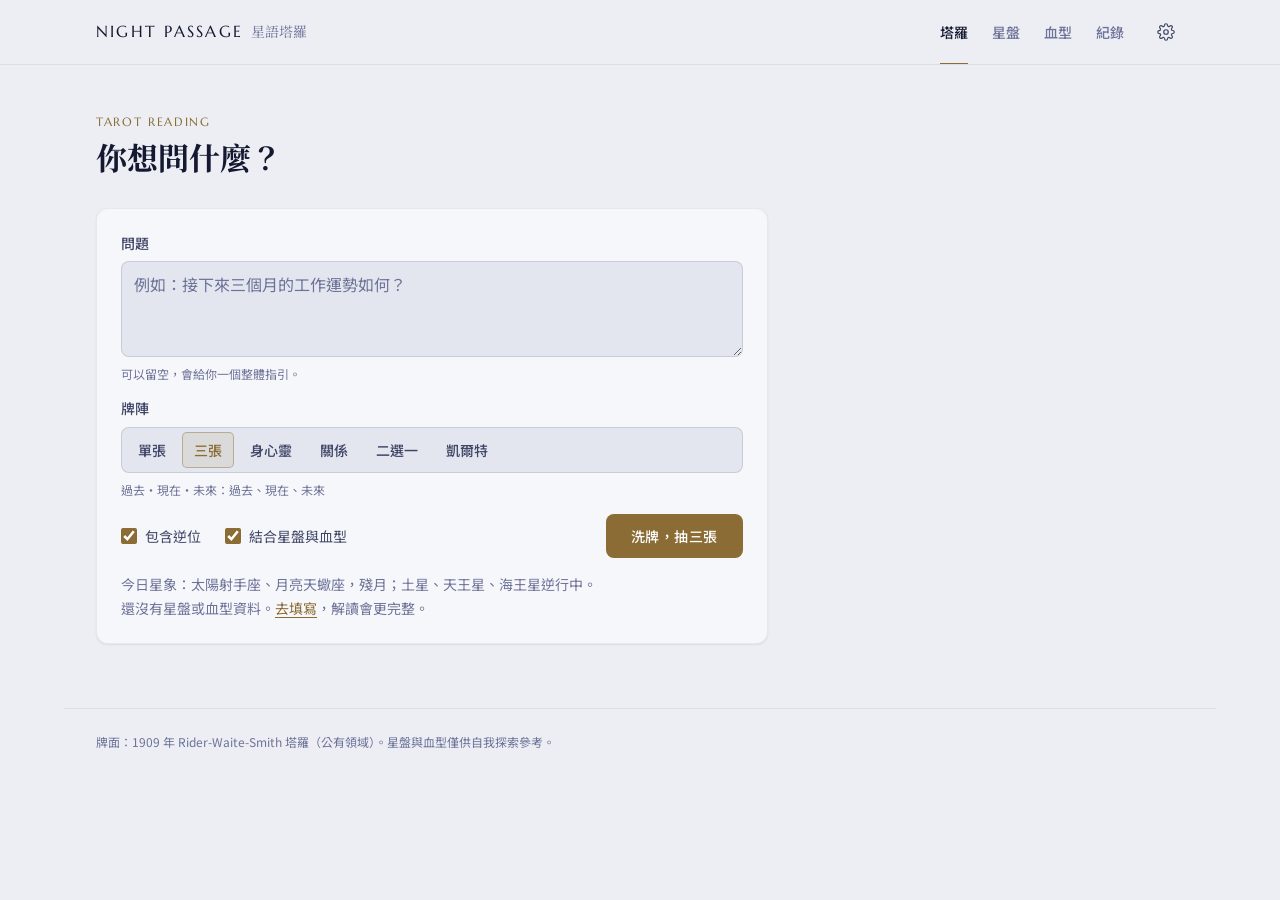
==== index.html @ 6f06273c "Add tarot site: draws, natal chart, blood type, Gemini reading Static front-end site built on the Ni" ====
<!doctype html>
<html lang="zh-Hant">
<head>
  <meta charset="utf-8">
  <meta name="viewport" content="width=device-width, initial-scale=1">
  <title>星語塔羅</title>
  <link rel="preconnect" href="https://fonts.googleapis.com">
  <link rel="preconnect" href="https://fonts.gstatic.com" crossorigin>
  <link rel="stylesheet" href="https://fonts.googleapis.com/css2?family=Marcellus&family=Noto+Serif+TC:wght@500;700&family=Noto+Sans+TC:wght@400;500;700&family=IBM+Plex+Mono:wght@400;500&display=swap">
  <link rel="stylesheet" href="design/tokens.css">
  <link rel="stylesheet" href="design/components.css">
  <link rel="stylesheet" href="css/app.css">
</head>
<body>
  <header class="topbar">
    <div class="container topbar__inner">
      <div class="brand"><b>NIGHT PASSAGE</b><span>星語塔羅</span></div>
      <nav class="tabs topbar__tabs" role="tablist" aria-label="主功能">
        <button class="tabs__tab" role="tab" data-tab="tarot" aria-selected="true">塔羅</button>
        <button class="tabs__tab" role="tab" data-tab="chart" aria-selected="false">星盤</button>
        <button class="tabs__tab" role="tab" data-tab="blood" aria-selected="false">血型</button>
        <button class="tabs__tab" role="tab" data-tab="history" aria-selected="false">紀錄</button>
      </nav>
      <button class="btn btn--ghost btn--icon btn--sm" id="openSettings" aria-label="設定">
        <svg width="18" height="18" viewBox="0 0 24 24" fill="none" stroke="currentColor" stroke-width="1.6" aria-hidden="true"><circle cx="12" cy="12" r="3"/><path d="M19.4 15a1.7 1.7 0 0 0 .3 1.8l.1.1a2 2 0 1 1-2.8 2.8l-.1-.1a1.7 1.7 0 0 0-1.8-.3 1.7 1.7 0 0 0-1 1.5V21a2 2 0 1 1-4 0v-.1a1.7 1.7 0 0 0-1.1-1.5 1.7 1.7 0 0 0-1.8.3l-.1.1a2 2 0 1 1-2.8-2.8l.1-.1a1.7 1.7 0 0 0 .3-1.8 1.7 1.7 0 0 0-1.5-1H3a2 2 0 1 1 0-4h.1a1.7 1.7 0 0 0 1.5-1.1 1.7 1.7 0 0 0-.3-1.8l-.1-.1a2 2 0 1 1 2.8-2.8l.1.1a1.7 1.7 0 0 0 1.8.3H9a1.7 1.7 0 0 0 1-1.5V3a2 2 0 1 1 4 0v.1a1.7 1.7 0 0 0 1 1.5 1.7 1.7 0 0 0 1.8-.3l.1-.1a2 2 0 1 1 2.8 2.8l-.1.1a1.7 1.7 0 0 0-.3 1.8V9a1.7 1.7 0 0 0 1.5 1H21a2 2 0 1 1 0 4h-.1a1.7 1.7 0 0 0-1.5 1z"/></svg>
      </button>
    </div>
  </header>

  <main class="container page">
    <!-- 塔羅 -->
    <section id="view-tarot" class="view is-active" role="tabpanel">
      <div class="page-head">
        <div class="eyebrow">Tarot Reading</div>
        <h1>你想問什麼？</h1>
      </div>

      <div class="panel stack setup">
        <div class="field">
          <label class="field__label" for="question">問題</label>
          <textarea class="textarea" id="question" rows="2" placeholder="例如：接下來三個月的工作運勢如何？"></textarea>
          <span class="field__hint">可以留空，會給你一個整體指引。</span>
        </div>
        <div class="field">
          <span class="field__label" id="spread-l">牌陣</span>
          <div class="segmented segmented--wrap" role="radiogroup" aria-labelledby="spread-l" id="spreadGroup"></div>
          <span class="field__hint" id="spreadHint"></span>
        </div>
        <div class="cluster setup__foot">
          <label class="toggle"><input type="checkbox" id="allowReversed" checked><span>包含逆位</span></label>
          <label class="toggle"><input type="checkbox" id="useProfile" checked><span>結合星盤與血型</span></label>
          <span class="setup__spacer"></span>
          <button class="btn btn--primary" id="shuffleBtn">洗牌</button>
        </div>
        <div class="setup__meta">
          <p id="todayHint" class="text-muted setup__hint"></p>
          <p id="profileHint" class="text-muted setup__hint"></p>
        </div>
      </div>

      <section id="drawArea" class="draw" hidden>
        <div class="section-head">
          <div><div class="eyebrow" id="spreadEyebrow">Spread</div><h2 id="spreadTitle"></h2></div>
          <p class="text-secondary" id="drawInstruction"></p>
        </div>
        <div class="spread" id="slots"></div>
        <div class="cluster draw__actions">
          <button class="btn btn--secondary" id="revealAll" disabled>依序翻牌</button>
        </div>
        <div class="deck" id="deck" aria-label="牌堆"></div>
      </section>

      <section id="resultArea" class="result" hidden>
        <div class="divider"><span>✦</span></div>

        <div class="panel">
          <div class="panel__header"><div><div class="eyebrow">Cards</div><h2>牌義</h2></div></div>
          <ol class="meaning-list" id="meanings"></ol>
        </div>

        <article class="reading" id="reading">
          <header class="reading__header">
            <div class="eyebrow">Reading</div>
            <h2>綜合解讀</h2>
            <div class="reading__sources" id="readingSources"></div>
          </header>
          <div class="reading__body prose" id="readingBody"></div>
          <div class="reading__thread" id="readingThread"></div>
          <form class="reading__ask" id="followForm" hidden>
            <input class="input" id="followInput" placeholder="想追問什麼？例如：那我該怎麼做比較好？" autocomplete="off">
            <button class="btn btn--secondary" type="submit">追問</button>
          </form>
          <footer class="reading__footer">
            <span class="mono" id="readingMeta"></span>
            <div class="cluster">
              <button class="btn btn--ghost btn--sm" type="button" id="copyBtn">複製</button>
              <button class="btn btn--primary btn--sm" id="aiBtn">開始 AI 解讀</button>
            </div>
          </footer>
        </article>
      </section>
    </section>

    <!-- 星盤 -->
    <section id="view-chart" class="view" role="tabpanel">
      <div class="page-head">
        <div class="eyebrow">Natal Chart</div>
        <h1>出生星盤</h1>
      </div>
      <div class="chart-layout">
        <form id="birthForm" class="panel stack birth-form">
          <div class="field">
            <label class="field__label" for="pName">稱呼</label>
            <input class="input" id="pName" placeholder="選填">
          </div>
          <div class="form-row">
            <div class="field">
              <label class="field__label" for="pDate">出生日期</label>
              <input class="input" type="date" id="pDate" required>
            </div>
            <div class="field">
              <label class="field__label" for="pTime">出生時間</label>
              <input class="input" type="time" id="pTime">
              <span class="field__hint">不確定可留空，會少了上升與宮位</span>
            </div>
          </div>
          <div class="field" id="placeField">
            <label class="field__label" for="pPlace">出生地點</label>
            <div class="input-group">
              <input class="input" id="pPlace" placeholder="例如：台北、高雄、Tokyo">
              <button class="btn btn--secondary" type="button" id="placeSearch">查詢</button>
            </div>
            <div class="cluster" id="placeResults"></div>
            <span class="field__error" id="placeError" hidden></span>
          </div>
          <details class="disclosure" id="coordBox">
            <summary>經緯度與時區</summary>
            <div class="form-row form-row--3">
              <div class="field"><label class="field__label" for="pLat">緯度</label><input class="input mono" id="pLat" type="number" step="0.0001" placeholder="25.0330"></div>
              <div class="field"><label class="field__label" for="pLon">經度</label><input class="input mono" id="pLon" type="number" step="0.0001" placeholder="121.5654"></div>
              <div class="field"><label class="field__label" for="pTz">時區</label><input class="input mono" id="pTz" placeholder="Asia/Taipei"></div>
            </div>
          </details>
          <div class="cluster">
            <button class="btn btn--primary" type="submit">計算星盤</button>
            <span class="field__hint">資料只存在這個瀏覽器裡。</span>
          </div>
        </form>

        <div class="stack chart-result" id="chartResult">
          <div class="panel empty-state" id="chartEmpty">
            <p class="text-secondary">填好出生資料後，這裡會畫出你的星盤。</p>
          </div>
          <div id="chartArea" class="stack" hidden>
            <div class="panel">
              <figure class="chart">
                <div id="chartWheel"></div>
                <figcaption class="text-muted" id="chartCaption"></figcaption>
              </figure>
            </div>
            <div class="big3" id="chartBig3"></div>
            <div class="panel">
              <div class="panel__header"><div><div class="eyebrow">Placements</div><h3>行星位置</h3></div></div>
              <div class="table-scroll"><table class="data-table" id="planetTable"></table></div>
            </div>
            <div class="panel">
              <div class="panel__header"><div><div class="eyebrow">Elements</div><h3>元素比例</h3></div></div>
              <div class="element-bar" id="elementBar"></div>
              <div class="cluster element-legend" id="elementLegend"></div>
            </div>
            <div class="panel">
              <div class="panel__header"><div><div class="eyebrow">Aspects</div><h3>主要相位</h3></div></div>
              <ul class="aspect-list" id="aspectList"></ul>
            </div>
          </div>
        </div>
      </div>
    </section>

    <!-- 血型 -->
    <section id="view-blood" class="view" role="tabpanel">
      <div class="page-head">
        <div class="eyebrow">Blood Type</div>
        <h1>血型性格</h1>
      </div>
      <div class="narrow stack">
        <div class="panel stack">
          <div class="field">
            <span class="field__label" id="blood-l">你的血型</span>
            <div class="segmented" role="radiogroup" aria-labelledby="blood-l" id="bloodGroup">
              <input type="radio" name="blood" id="b-A" value="A"><label for="b-A">A</label>
              <input type="radio" name="blood" id="b-B" value="B"><label for="b-B">B</label>
              <input type="radio" name="blood" id="b-O" value="O"><label for="b-O">O</label>
              <input type="radio" name="blood" id="b-AB" value="AB"><label for="b-AB">AB</label>
            </div>
            <span class="field__hint">選了之後會自動儲存，抽牌時一起參考。血型性格屬於流行文化，沒有科學根據。</span>
          </div>
        </div>
        <article class="reading" id="bloodReading" hidden>
          <header class="reading__header">
            <div class="eyebrow">Profile</div>
            <h2 id="bloodTitle"></h2>
          </header>
          <div class="reading__body prose" id="bloodBody"></div>
        </article>
      </div>
    </section>

    <!-- 紀錄 -->
    <section id="view-history" class="view" role="tabpanel">
      <div class="page-head page-head--row">
        <div><div class="eyebrow">Journal</div><h1>抽牌紀錄</h1></div>
        <button class="btn btn--ghost btn--sm" id="clearHistory">清除全部</button>
      </div>
      <div class="stack" id="historyList"></div>
    </section>
  </main>

  <footer class="container site-foot text-muted">
    牌面：1909 年 Rider-Waite-Smith 塔羅（公有領域）。星盤與血型僅供自我探索參考。
  </footer>

  <!-- 單張牌詳情 -->
  <dialog class="modal modal--wide panel panel--overlay" id="cardDialog" aria-labelledby="cdTitle">
    <div class="card-detail">
      <div id="cdCard"></div>
      <div class="stack">
        <div><div class="eyebrow" id="cdEyebrow"></div><h2 id="cdTitle"></h2></div>
        <div class="cluster" id="cdChips"></div>
        <div class="prose">
          <p><strong>正位</strong>　<span id="cdUp"></span></p>
          <p><strong>逆位</strong>　<span id="cdRev"></span></p>
        </div>
      </div>
    </div>
    <form method="dialog" class="modal__foot"><button class="btn btn--ghost">關閉</button></form>
  </dialog>

  <!-- 設定 -->
  <dialog class="modal panel panel--overlay" id="settingsDialog" aria-labelledby="settingsTitle">
    <form method="dialog" class="stack">
      <div><div class="eyebrow">Settings</div><h2 id="settingsTitle">AI 解讀設定</h2></div>
      <div class="field">
        <label class="field__label" for="sKey">Gemini API Key</label>
        <input class="input mono" id="sKey" type="password" autocomplete="off" placeholder="貼上你的 API Key">
        <span class="field__hint">只存在這台電腦的瀏覽器，直接傳給 Google。可在 Google AI Studio 免費申請。在 claude.ai 線上版可以不填，會改用 Claude 解讀。</span>
      </div>
      <div class="field">
        <label class="field__label" for="sModel">模型</label>
        <div class="input-group">
          <select class="select" id="sModel"></select>
          <button class="btn btn--secondary" type="button" id="sLoadModels">載入清單</button>
        </div>
        <span class="field__hint">模型忙碌時會自動改用備用模型。</span>
      </div>
      <div class="notice" id="sStatus" hidden></div>
      <div class="cluster modal__actions">
        <button class="btn btn--ghost" type="button" id="sTest">測試連線</button>
        <span class="setup__spacer"></span>
        <button class="btn btn--ghost" value="cancel" formnovalidate>取消</button>
        <button class="btn btn--primary" value="save" id="sSave">儲存</button>
      </div>
    </form>
  </dialog>

  <div class="toast" id="toast" role="status" hidden></div>

  <script src="vendor/astronomy.browser.min.js"></script>
  <script src="js/cards.js"></script>
  <script src="js/astro.js"></script>
  <script src="js/blood.js"></script>
  <script>window.TAROT_CONFIG = window.TAROT_CONFIG || {};</script>
  <script src="config.local.js" onerror="void 0"></script>
  <script src="js/gemini.js"></script>
  <script src="js/app.js"></script>
</body>
</html>
---- design/tokens.css ----
/* ==========================================================================
   塔羅網站設計系統 · Design Tokens  v1.1
   名稱：「夜航 Night Passage」
   理念：深靛夜空為底，黃銅金為唯一強調色，月石白為文字。
         層次靠「表面明度 + 細邊框 + 陰影」三者一起遞進，不靠花俏裝飾。
   預設深色；淺色主題用 [data-theme="light"] 或系統偏好切換。
   所有元件只能引用這裡的變數，不得寫死色碼。
   ========================================================================== */

:root {
  color-scheme: dark;

  /* ---------- 1. 色彩 · 基礎色盤（原始值，元件不要直接用） ---------- */
  --ink-950: #080a14;
  --ink-900: #0d1020;
  --ink-850: #121630;
  --ink-800: #181d3b;
  --ink-700: #222848;
  --ink-600: #2f3659;
  --ink-500: #4a5178;
  --ink-400: #6d7398;
  --ink-300: #9a9fbd;
  --ink-200: #c4c7da;
  --ink-100: #e4e5ee;
  --moon-50:  #f1eee6;

  --brass-700: #6e5527;
  --brass-600: #8a6c34;
  --brass-500: #b08d4a;
  --brass-400: #cfac68;
  --brass-300: #e3c78f;

  /* ---------- 2. 色彩 · 語意 token（元件用這組） ---------- */
  /* 表面層次 L0 → L3：越上層越亮 */
  --color-bg:            var(--ink-950);   /* L0 頁面底 */
  --color-surface:       var(--ink-900);   /* L1 區塊、卡片 */
  --color-surface-raised:var(--ink-850);   /* L2 浮起面板、解讀面板 */
  --color-surface-overlay:var(--ink-800);  /* L3 彈窗、選單 */
  --color-surface-sunken:#05060d;          /* 輸入框內凹 */
  --color-scrim: rgb(4 5 12 / 0.72);       /* 彈窗遮罩 */

  --color-border-subtle: rgb(196 199 218 / 0.08);
  --color-border:        rgb(196 199 218 / 0.14);
  --color-border-strong: rgb(196 199 218 / 0.26);

  --color-text:          var(--moon-50);   /* 主要文字 */
  --color-text-secondary:var(--ink-200);   /* 次要文字 */
  --color-text-muted:    var(--ink-400);   /* 註解、placeholder */
  --color-text-on-accent:var(--ink-950);   /* 金色按鈕上的字 */

  --color-accent:        var(--brass-400); /* 唯一強調色：黃銅金 */
  --color-accent-hover:  var(--brass-300);
  --color-accent-press:  var(--brass-500);
  --color-accent-soft:   rgb(207 172 104 / 0.12); /* 金色淡底 */
  --color-accent-line:   rgb(207 172 104 / 0.38); /* 金色細線、牌框 */

  --color-focus:         var(--brass-300);

  /* 狀態色（只用於狀態，不當裝飾） */
  --color-success: #8cc4a2;
  --color-warning: #e2b06a;
  --color-danger:  #e58a80;
  --color-info:    #94afd6;

  /* 四元素（星盤、牌組花色共用） */
  --color-fire:  #e08a6b;  /* 火 · 權杖 · 牡羊 獅子 射手 */
  --color-earth: #a9b98a;  /* 土 · 錢幣 · 金牛 處女 摩羯 */
  --color-air:   #b6c3e0;  /* 風 · 寶劍 · 雙子 天秤 水瓶 */
  --color-water: #7fa5cf;  /* 水 · 聖杯 · 巨蟹 天蠍 雙魚 */

  /* 星盤相位線 */
  --color-aspect-harmonious: rgb(127 165 207 / 0.7); /* 三分、六分 */
  --color-aspect-tense:      rgb(229 138 128 / 0.7); /* 四分、對分 */
  --color-aspect-neutral:    rgb(207 172 104 / 0.7); /* 合相 */

  /* ---------- 3. 字體 ---------- */
  --font-display: "Marcellus", "Noto Serif TC", "Songti TC", serif;      /* 拉丁標題、牌名 THE STAR */
  --font-serif:   "Noto Serif TC", "Songti TC", "PMingLiU", serif;       /* 中文標題、解讀引言 */
  --font-sans:    "Noto Sans TC", "PingFang TC", "Microsoft JhengHei", system-ui, sans-serif; /* 內文、介面 */
  --font-mono:    "IBM Plex Mono", ui-monospace, "SFMono-Regular", monospace; /* 度數、日期、數據 */
  /* Google Fonts 一行載入：
     https://fonts.googleapis.com/css2?family=Marcellus&family=Noto+Serif+TC:wght@500;700&family=Noto+Sans+TC:wght@400;500;700&family=IBM+Plex+Mono:wght@400;500&display=swap */

  /* 字級（1.25 比例，基準 16px） */
  --text-2xs: 0.6875rem; /* 11 角標、星座度數小字 */
  --text-xs:  0.75rem;   /* 12 標籤 */
  --text-sm:  0.875rem;  /* 14 說明、次要 */
  --text-md:  1rem;      /* 16 內文 */
  --text-lg:  1.25rem;   /* 20 小標 */
  --text-xl:  1.5625rem; /* 25 區塊標題 */
  --text-2xl: 1.9375rem; /* 31 頁面標題 */
  --text-3xl: 2.4375rem; /* 39 首頁主標 */
  --text-4xl: 3.0625rem; /* 49 只用一次：首頁 hero */

  --weight-regular: 400;
  --weight-medium:  500;
  --weight-bold:    700;

  --leading-tight: 1.2;   /* 標題 */
  --leading-snug:  1.45;  /* 介面 */
  --leading-body:  1.75;  /* 中文內文、解讀 */

  --tracking-caps: 0.14em; /* 大寫拉丁、eyebrow */
  --tracking-wide: 0.04em;

  --measure: 34em;  /* 解讀內文最大寬（中文約 34 字） */

  /* ---------- 4. 間距（4px 基準） ---------- */
  --space-0: 0;
  --space-1: 0.25rem;  /* 4  */
  --space-2: 0.5rem;   /* 8  */
  --space-3: 0.75rem;  /* 12 */
  --space-4: 1rem;     /* 16 */
  --space-5: 1.5rem;   /* 24 */
  --space-6: 2rem;     /* 32 */
  --space-7: 3rem;     /* 48 */
  --space-8: 4rem;     /* 64 */
  --space-9: 6rem;     /* 96 */

  --gutter: clamp(1rem, 4vw, 2rem);  /* 頁面左右留白，手機最少 16px */
  --container: 72rem;                /* 內容最大寬 1152 */
  --container-narrow: 42rem;         /* 閱讀頁 */

  /* ---------- 5. 圓角 ---------- */
  --radius-xs: 4px;    /* 標籤、chip 內小件 */
  --radius-sm: 8px;    /* 按鈕、輸入框 */
  --radius-md: 12px;   /* 卡片、面板 */
  --radius-lg: 20px;   /* 彈窗 */
  --radius-card: 10px; /* 塔羅牌 */
  --radius-pill: 999px;

  /* ---------- 6. 層次（陰影 + 邊框，一級一級往上） ---------- */
  --shadow-0: none;
  --shadow-1: 0 1px 0 rgb(255 255 255 / 0.03) inset, 0 1px 2px rgb(0 0 0 / 0.4);
  --shadow-2: 0 1px 0 rgb(255 255 255 / 0.04) inset, 0 8px 24px -8px rgb(0 0 0 / 0.6);
  --shadow-3: 0 1px 0 rgb(255 255 255 / 0.05) inset, 0 24px 48px -12px rgb(0 0 0 / 0.7);
  --shadow-card: 0 2px 4px rgb(0 0 0 / 0.4), 0 18px 36px -14px rgb(0 0 0 / 0.75);
  --glow-accent: 0 0 0 1px var(--color-accent-line), 0 0 28px -6px rgb(207 172 104 / 0.45); /* 選中的牌 */

  /* ---------- 7. 動態 ---------- */
  --dur-instant: 80ms;   /* 按壓 */
  --dur-fast:    140ms;  /* hover、顏色 */
  --dur-base:    220ms;  /* 展開、淡入 */
  --dur-slow:    420ms;  /* 面板進場 */
  --dur-flip:    720ms;  /* 翻牌 */
  --dur-shuffle: 1200ms; /* 洗牌 */
  --stagger:     90ms;   /* 牌陣逐張出現的間隔 */

  --ease-out:    cubic-bezier(0.2, 0.7, 0.2, 1);   /* 進場 */
  --ease-in:     cubic-bezier(0.5, 0, 0.75, 0);    /* 離場 */
  --ease-in-out: cubic-bezier(0.6, 0, 0.3, 1);     /* 翻牌 */

  /* ---------- 8. 塔羅牌尺寸（真實比例 70 × 120 mm = 7:12） ---------- */
  --card-ratio: 7 / 12;
  --card-w-sm: 4.5rem;   /* 牌堆、縮圖 72px */
  --card-w-md: 8.5rem;   /* 牌陣 136px */
  --card-w-lg: 13rem;    /* 單張詳解 208px */

  /* ---------- 9. 層級 z-index ---------- */
  --z-base: 0;
  --z-raised: 10;
  --z-sticky: 100;
  --z-overlay: 1000;
  --z-toast: 1100;
}

/* ---------- 淺色主題「晨霧 Dawn」：同結構，只換語意 token ---------- */
@media (prefers-color-scheme: light) {
  :root:not([data-theme="dark"]) {
    color-scheme: light;
    --color-bg: #eceef4;
    --color-surface: #f6f7fa;
    --color-surface-raised: #ffffff;
    --color-surface-overlay: #ffffff;
    --color-surface-sunken: #e3e6ee;
    --color-scrim: rgb(18 22 48 / 0.4);
    --color-border-subtle: rgb(24 29 59 / 0.07);
    --color-border: rgb(24 29 59 / 0.13);
    --color-border-strong: rgb(24 29 59 / 0.24);
    --color-text: #141830;
    --color-text-secondary: #3e4566;
    --color-text-muted: #6d7398;
    --color-text-on-accent: #ffffff;
    --color-accent: #8a6c34;
    --color-accent-hover: #6e5527;
    --color-accent-press: #5a4520;
    --color-accent-soft: rgb(138 108 52 / 0.1);
    --color-accent-line: rgb(138 108 52 / 0.42);
    --color-focus: #8a6c34;
    --color-success: #2f7d55;
    --color-warning: #9a6216;
    --color-danger: #b4483d;
    --color-info: #3d6aa3;
    --color-fire: #b9532f;
    --color-earth: #5f7a3a;
    --color-air: #5a6c9a;
    --color-water: #2f6aa3;
    --shadow-1: 0 1px 2px rgb(20 24 48 / 0.08);
    --shadow-2: 0 8px 24px -10px rgb(20 24 48 / 0.18);
    --shadow-3: 0 24px 48px -16px rgb(20 24 48 / 0.28);
    --shadow-card: 0 2px 4px rgb(20 24 48 / 0.1), 0 18px 36px -16px rgb(20 24 48 / 0.35);
    --glow-accent: 0 0 0 1px var(--color-accent-line), 0 0 24px -6px rgb(138 108 52 / 0.4);
  }
}
:root[data-theme="light"] {
  color-scheme: light;
  --color-bg: #eceef4;
  --color-surface: #f6f7fa;
  --color-surface-raised: #ffffff;
  --color-surface-overlay: #ffffff;
  --color-surface-sunken: #e3e6ee;
  --color-scrim: rgb(18 22 48 / 0.4);
  --color-border-subtle: rgb(24 29 59 / 0.07);
  --color-border: rgb(24 29 59 / 0.13);
  --color-border-strong: rgb(24 29 59 / 0.24);
  --color-text: #141830;
  --color-text-secondary: #3e4566;
  --color-text-muted: #6d7398;
  --color-text-on-accent: #ffffff;
  --color-accent: #8a6c34;
  --color-accent-hover: #6e5527;
  --color-accent-press: #5a4520;
  --color-accent-soft: rgb(138 108 52 / 0.1);
  --color-accent-line: rgb(138 108 52 / 0.42);
  --color-focus: #8a6c34;
  --color-success: #2f7d55;
  --color-warning: #9a6216;
  --color-danger: #b4483d;
  --color-info: #3d6aa3;
  --color-fire: #b9532f;
  --color-earth: #5f7a3a;
  --color-air: #5a6c9a;
  --color-water: #2f6aa3;
  --shadow-1: 0 1px 2px rgb(20 24 48 / 0.08);
  --shadow-2: 0 8px 24px -10px rgb(20 24 48 / 0.18);
  --shadow-3: 0 24px 48px -16px rgb(20 24 48 / 0.28);
  --shadow-card: 0 2px 4px rgb(20 24 48 / 0.1), 0 18px 36px -16px rgb(20 24 48 / 0.35);
  --glow-accent: 0 0 0 1px var(--color-accent-line), 0 0 24px -6px rgb(138 108 52 / 0.4);
}

/* 塔羅牌背在兩種主題下都維持深色（實體牌的質感），所以有獨立 token，不跟主題切換 */
:root {
  --card-back-bg: #10142b;
  --card-back-ink: #cfac68;
  --card-back-line: rgb(207 172 104 / 0.45);
  --card-face-bg: #f3efe4;      /* 牌面紙色 */
  --card-face-ink: #1a1e38;
  --card-face-line: rgb(26 30 56 / 0.35);
}

/* 手機牌尺寸（v1.1 收錄自建置端） */
@media (max-width: 48rem) {
  :root { --card-w-sm: 3.25rem; --card-w-md: 6.25rem; --card-w-lg: 10rem; }
}

@media (prefers-reduced-motion: reduce) {
  :root {
    --dur-fast: 0ms; --dur-base: 0ms; --dur-slow: 0ms;
    --dur-flip: 0ms; --dur-shuffle: 0ms; --stagger: 0ms;
  }
}
---- design/components.css ----
/* ==========================================================================
   塔羅網站設計系統 · Components  v1.1
   依賴 tokens.css。只引用 token，不寫死色碼。
   命名：元件 .name、子元素 .name__part、變體 .name--variant、狀態 .is-state
   ========================================================================== */

/* ---------- 基礎 ---------- */
*, *::before, *::after { box-sizing: border-box; }

body {
  margin: 0;
  background: var(--color-bg);
  color: var(--color-text);
  font-family: var(--font-sans);
  font-size: var(--text-md);
  line-height: var(--leading-snug);
  -webkit-font-smoothing: antialiased;
}

h1, h2, h3, h4 {
  font-family: var(--font-serif);
  font-weight: var(--weight-bold);
  line-height: var(--leading-tight);
  text-wrap: balance;
  margin: 0;
}
h1 { font-size: var(--text-2xl); }
h2 { font-size: var(--text-xl); }
h3 { font-size: var(--text-lg); }
h4 { font-size: var(--text-md); }
p  { margin: 0; }

a { color: var(--color-accent); text-underline-offset: 0.2em; }
a:hover { color: var(--color-accent-hover); }

:focus-visible {
  outline: 2px solid var(--color-focus);
  outline-offset: 2px;
  border-radius: var(--radius-xs);
}

.container        { width: 100%; max-width: var(--container); margin-inline: auto; padding-inline: var(--gutter); }
.container--narrow{ max-width: var(--container-narrow); }
.stack   { display: flex; flex-direction: column; gap: var(--space-4); }
.cluster { display: flex; flex-wrap: wrap; align-items: center; gap: var(--space-3); }

/* 小標題：拉丁大寫 + 字距，放在區塊標題上方 */
.eyebrow {
  font-family: var(--font-display);
  font-size: var(--text-xs);
  letter-spacing: var(--tracking-caps);
  text-transform: uppercase;
  color: var(--color-accent);
}
.text-muted     { color: var(--color-text-muted); }
.text-secondary { color: var(--color-text-secondary); }
.mono { font-family: var(--font-mono); font-variant-numeric: tabular-nums; }

/* 分隔線：中間一顆小星，用在大區塊之間（一頁最多兩次） */
.divider {
  display: flex; align-items: center; gap: var(--space-3);
  color: var(--color-accent-line);
}
.divider::before, .divider::after { content: ""; flex: 1; height: 1px; background: var(--color-border); }
.divider > span { font-size: var(--text-xs); color: var(--color-accent); }

/* ---------- 按鈕 ---------- */
.btn {
  --_h: 2.75rem;
  display: inline-flex; align-items: center; justify-content: center; gap: var(--space-2);
  min-height: var(--_h);
  padding: 0 var(--space-5);
  border: 1px solid transparent;
  border-radius: var(--radius-sm);
  font: var(--weight-medium) var(--text-sm)/1 var(--font-sans);
  letter-spacing: var(--tracking-wide);
  cursor: pointer;
  text-decoration: none;
  transition: background-color var(--dur-fast) var(--ease-out),
              border-color var(--dur-fast) var(--ease-out),
              color var(--dur-fast) var(--ease-out),
              transform var(--dur-instant) var(--ease-out);
}
.btn:active { transform: translateY(1px); }
.btn:disabled, .btn[aria-disabled="true"] { opacity: 0.4; cursor: not-allowed; transform: none; }

/* 主要：金底。一個畫面只放一顆（例：「抽牌」「開始解讀」） */
.btn--primary { background: var(--color-accent); color: var(--color-text-on-accent); }
.btn--primary:hover { background: var(--color-accent-hover); color: var(--color-text-on-accent); }
.btn--primary:active { background: var(--color-accent-press); }

/* 次要：金框 */
.btn--secondary { background: transparent; color: var(--color-accent); border-color: var(--color-accent-line); }
.btn--secondary:hover { background: var(--color-accent-soft); border-color: var(--color-accent); color: var(--color-accent-hover); }

/* 幽靈：純文字，用於「重新洗牌」「取消」 */
.btn--ghost { background: transparent; color: var(--color-text-secondary); }
.btn--ghost:hover { background: var(--color-border-subtle); color: var(--color-text); }

.btn--sm { --_h: 2.25rem; padding: 0 var(--space-4); font-size: var(--text-xs); }
.btn--lg { --_h: 3.25rem; padding: 0 var(--space-6); font-size: var(--text-md); }
.btn--icon { padding: 0; width: var(--_h); }

.btn.is-loading { pointer-events: none; color: transparent; position: relative; }
.btn.is-loading::after {
  content: ""; position: absolute; width: 1em; height: 1em;
  border: 2px solid currentColor; border-color: var(--color-text-on-accent) transparent var(--color-text-on-accent) transparent;
  border-radius: 50%; animation: spin 0.8s linear infinite;
}
.btn--secondary.is-loading::after, .btn--ghost.is-loading::after { border-color: var(--color-accent) transparent var(--color-accent) transparent; }

/* ---------- 表單 ---------- */
.field { display: flex; flex-direction: column; gap: var(--space-2); min-width: 0; }
.field__label { font-size: var(--text-sm); font-weight: var(--weight-medium); color: var(--color-text-secondary); }
.field__hint  { font-size: var(--text-xs); color: var(--color-text-muted); }
.field__error { font-size: var(--text-xs); color: var(--color-danger); }

.input, .select, .textarea {
  width: 100%;
  min-height: 2.75rem;
  padding: var(--space-2) var(--space-3);
  background: var(--color-surface-sunken);
  color: var(--color-text);
  border: 1px solid var(--color-border);
  border-radius: var(--radius-sm);
  font: var(--text-md)/var(--leading-snug) var(--font-sans);
  transition: border-color var(--dur-fast) var(--ease-out), box-shadow var(--dur-fast) var(--ease-out);
}
.input[type="date"], .input[type="time"] { font-family: var(--font-mono); }
.input::placeholder, .textarea::placeholder { color: var(--color-text-muted); }
.input:hover, .select:hover, .textarea:hover { border-color: var(--color-border-strong); }
.input:focus, .select:focus, .textarea:focus {
  outline: none;
  border-color: var(--color-accent);
  box-shadow: 0 0 0 3px var(--color-accent-soft);
}
.field.is-invalid .input, .field.is-invalid .select { border-color: var(--color-danger); }
.textarea { min-height: 6rem; resize: vertical; line-height: var(--leading-body); }

/* 分段選擇器：血型 A / B / O / AB、牌陣選擇 */
.segmented {
  display: inline-grid; grid-auto-flow: column; grid-auto-columns: 1fr;
  padding: var(--space-1); gap: var(--space-1);
  background: var(--color-surface-sunken);
  border: 1px solid var(--color-border);
  border-radius: var(--radius-sm);
}
.segmented input { position: absolute; opacity: 0; pointer-events: none; }
.segmented label {
  display: grid; place-items: center;
  min-height: 2.25rem; min-width: 3rem; padding: 0 var(--space-3);
  border-radius: calc(var(--radius-sm) - 3px);
  font: var(--weight-medium) var(--text-sm)/1 var(--font-mono);
  color: var(--color-text-secondary);
  cursor: pointer;
  transition: background-color var(--dur-fast) var(--ease-out), color var(--dur-fast) var(--ease-out);
}
.segmented label:hover { color: var(--color-text); }
.segmented input:checked + label { background: var(--color-accent-soft); color: var(--color-accent); box-shadow: inset 0 0 0 1px var(--color-accent-line); }
.segmented input:focus-visible + label { outline: 2px solid var(--color-focus); outline-offset: 1px; }

/* ---------- 標籤 / Chip ---------- */
.chip {
  display: inline-flex; align-items: center; gap: var(--space-1);
  padding: 0.2em 0.7em;
  border: 1px solid var(--color-border);
  border-radius: var(--radius-pill);
  font-size: var(--text-xs);
  color: var(--color-text-secondary);
  white-space: nowrap;
}
.chip--accent { border-color: var(--color-accent-line); color: var(--color-accent); background: var(--color-accent-soft); }
.chip__dot { width: 0.5em; height: 0.5em; border-radius: 50%; background: currentColor; }
.chip--fire  { color: var(--color-fire); }
.chip--earth { color: var(--color-earth); }
.chip--air   { color: var(--color-air); }
.chip--water { color: var(--color-water); }

/* ---------- 面板（層次 L1 / L2 / L3） ---------- */
.panel {
  background: var(--color-surface);
  border: 1px solid var(--color-border-subtle);
  border-radius: var(--radius-md);
  box-shadow: var(--shadow-1);
  padding: var(--space-5);
}
.panel--raised  { background: var(--color-surface-raised); border-color: var(--color-border); box-shadow: var(--shadow-2); }
.panel--overlay { background: var(--color-surface-overlay); border-color: var(--color-border); box-shadow: var(--shadow-3); border-radius: var(--radius-lg); }
.panel__header { display: flex; align-items: baseline; justify-content: space-between; gap: var(--space-3); margin-bottom: var(--space-4); flex-wrap: wrap; }

/* ---------- 分頁 Tabs（塔羅 / 星盤 / 血型） ---------- */
.tabs { display: flex; gap: var(--space-5); border-bottom: 1px solid var(--color-border); overflow-x: auto; }
.tabs__tab {
  padding: var(--space-3) 0; background: none; border: 0; border-bottom: 2px solid transparent; margin-bottom: -1px;
  color: var(--color-text-muted); font: var(--weight-medium) var(--text-sm)/1 var(--font-sans); cursor: pointer; white-space: nowrap;
  transition: color var(--dur-fast) var(--ease-out), border-color var(--dur-fast) var(--ease-out);
}
.tabs__tab:hover { color: var(--color-text); }
.tabs__tab[aria-selected="true"] { color: var(--color-text); border-bottom-color: var(--color-accent); }

/* ==========================================================================
   塔羅牌
   結構：
   <div class="tarot [tarot--sm|--lg] [is-flipped] [is-reversed] [is-selected]">
     <div class="tarot__inner">
       <div class="tarot__back"></div>
       <div class="tarot__face">
         <span class="tarot__numeral">XVII</span>
         <div class="tarot__art"><img …></div>
         <span class="tarot__name">THE STAR</span>
         <span class="tarot__name-zh">星星</span>
       </div>
     </div>
   </div>
   預設顯示牌背；加 .is-flipped 翻到正面；.is-reversed 正面倒置（逆位）。
   ========================================================================== */
.tarot {
  width: var(--card-w-md);
  max-width: 100%;
  aspect-ratio: var(--card-ratio);
  perspective: 1200px;
  flex-shrink: 0;
}
.tarot--sm { width: var(--card-w-sm); }
.tarot--lg { width: var(--card-w-lg); }

.tarot__inner {
  position: relative; width: 100%; height: 100%;
  transform-style: preserve-3d;
  transition: transform var(--dur-flip) var(--ease-in-out);
  border-radius: var(--radius-card);
  box-shadow: var(--shadow-card);
}
.tarot.is-flipped .tarot__inner { transform: rotateY(180deg); }

.tarot__back, .tarot__face {
  position: absolute; inset: 0;
  backface-visibility: hidden; -webkit-backface-visibility: hidden;
  border-radius: var(--radius-card);
  overflow: hidden;
}

/* 牌背：深靛底 + 雙線金框 + 中央八芒星。兩種主題都不變。 */
.tarot__back {
  background:
    radial-gradient(circle at 50% 50%, rgb(207 172 104 / 0.18) 0 14%, transparent 15%),
    repeating-linear-gradient(45deg, transparent 0 9px, rgb(207 172 104 / 0.06) 9px 10px),
    repeating-linear-gradient(-45deg, transparent 0 9px, rgb(207 172 104 / 0.06) 9px 10px),
    var(--card-back-bg);
  border: 1px solid var(--card-back-line);
}
.tarot__back::before { /* 內框 */
  content: ""; position: absolute; inset: 6%;
  border: 1px solid var(--card-back-line);
  border-radius: calc(var(--radius-card) - 4px);
  box-shadow: inset 0 0 0 3px var(--card-back-bg), inset 0 0 0 4px rgb(207 172 104 / 0.25);
}
.tarot__back::after { /* 八芒星 */
  content: ""; position: absolute; left: 50%; top: 50%;
  width: 26%; aspect-ratio: 1; transform: translate(-50%, -50%);
  background: var(--card-back-ink);
  clip-path: polygon(50% 0, 58% 34%, 85% 15%, 66% 42%, 100% 50%, 66% 58%, 85% 85%, 58% 66%, 50% 100%, 42% 66%, 15% 85%, 34% 58%, 0 50%, 34% 42%, 15% 15%, 42% 34%);
}

/* 牌面：紙色底 + 細內框，上方羅馬數字、中間圖、下方英文牌名 + 中文 */
.tarot__face {
  transform: rotateY(180deg);
  display: grid;
  grid-template-rows: auto 1fr auto auto;
  justify-items: center;
  padding: 7% 7% 6%;
  gap: 3%;
  background: var(--card-face-bg);
  color: var(--card-face-ink);
  border: 1px solid var(--card-face-line);
}
.tarot__face::before {
  content: ""; position: absolute; inset: 4%;
  border: 1px solid var(--card-face-line);
  border-radius: calc(var(--radius-card) - 5px);
  pointer-events: none;
}
.tarot__numeral { font-family: var(--font-display); font-size: max(0.55rem, 7cqw); letter-spacing: 0.1em; }
.tarot__art {
  width: 100%; min-height: 0;
  border-radius: 3px; overflow: hidden;
  background: linear-gradient(180deg, #1a1e38, #2f3659);
}
.tarot__art img { width: 100%; height: 100%; object-fit: cover; display: block; }
.tarot__name { font-family: var(--font-display); font-size: max(0.5rem, 7.5cqw); letter-spacing: var(--tracking-caps); text-align: center; line-height: 1.1; }
.tarot__name-zh { font-family: var(--font-serif); font-size: max(0.5rem, 6.5cqw); opacity: 0.7; }
.tarot { container-type: inline-size; }

/* 逆位：只轉正面，牌背不動 */
.tarot.is-reversed .tarot__face { transform: rotateY(180deg) rotate(180deg); }

/* 互動：可點的牌（牌堆中）hover 上浮；選中加金光 */
.tarot.is-interactive { cursor: pointer; }
.tarot.is-interactive .tarot__inner { transition: transform var(--dur-flip) var(--ease-in-out), translate var(--dur-base) var(--ease-out), box-shadow var(--dur-base) var(--ease-out); }
.tarot.is-interactive:hover .tarot__inner { translate: 0 -6px; }
.tarot.is-selected .tarot__inner { box-shadow: var(--shadow-card), var(--glow-accent); translate: 0 -10px; }

/* 進場：牌陣逐張發牌，用 style="--i: 0..n" 控制順序 */
.tarot.is-dealing { animation: deal var(--dur-slow) var(--ease-out) both; animation-delay: calc(var(--i, 0) * var(--stagger)); }

/* 牌陣：每張牌下方有位置名稱（過去 / 現在 / 未來） */
.spread { display: flex; flex-wrap: wrap; justify-content: center; gap: var(--space-5); }
.spread__slot { display: flex; flex-direction: column; align-items: center; gap: var(--space-3); }
.spread__label { font-size: var(--text-xs); color: var(--color-text-muted); letter-spacing: var(--tracking-wide); }
.spread__label b { display: block; text-align: center; color: var(--color-text-secondary); font-weight: var(--weight-medium); }
.spread__empty { /* 尚未抽的空位 */
  width: var(--card-w-md); aspect-ratio: var(--card-ratio); max-width: 100%;
  border: 1px dashed var(--color-border-strong); border-radius: var(--radius-card);
}

/* ==========================================================================
   解讀面板（Gemini 輸出）
   <article class="reading [is-streaming]">
     <header class="reading__header"> eyebrow + 標題 + 來源 chips </header>
     <div class="reading__body prose"> … </div>
     <footer class="reading__footer"> 時間、重新解讀 </footer>
   </article>
   ========================================================================== */
.reading {
  background: var(--color-surface-raised);
  border: 1px solid var(--color-border);
  border-radius: var(--radius-md);
  box-shadow: var(--shadow-2);
  overflow: hidden;
}
.reading__header {
  display: flex; flex-direction: column; gap: var(--space-3);
  padding: var(--space-5) var(--space-5) var(--space-4);
  border-bottom: 1px solid var(--color-border-subtle);
}
.reading__sources { display: flex; flex-wrap: wrap; gap: var(--space-2); }
.reading__body { padding: var(--space-5); }
.reading__footer {
  display: flex; align-items: center; justify-content: space-between; gap: var(--space-3); flex-wrap: wrap;
  padding: var(--space-3) var(--space-5);
  background: var(--color-surface);
  border-top: 1px solid var(--color-border-subtle);
  font-size: var(--text-xs); color: var(--color-text-muted);
}
.reading.is-streaming .reading__body > :last-child::after {
  content: ""; display: inline-block; width: 0.5em; height: 1.1em; margin-left: 2px; vertical-align: text-bottom;
  background: var(--color-accent); animation: blink 1s steps(2) infinite;
}

/* 解讀內文排版 */
.prose { max-width: var(--measure); line-height: var(--leading-body); color: var(--color-text-secondary); }
.prose > * + * { margin-top: var(--space-4); }
.prose h3 { color: var(--color-text); font-size: var(--text-lg); margin-top: var(--space-6); }
.prose h3:first-child { margin-top: 0; }
.prose strong { color: var(--color-text); font-weight: var(--weight-medium); }
.prose blockquote { /* 一句總結：用襯線、金色細線 */
  margin: var(--space-5) 0 0; padding: var(--space-1) 0 var(--space-1) var(--space-4);
  border-left: 1px solid var(--color-accent-line);
  font-family: var(--font-serif); font-size: var(--text-lg); line-height: var(--leading-snug); color: var(--color-text);
}
.prose ul { padding-left: 1.2em; }
.prose li::marker { color: var(--color-accent); }

/* 載入中骨架 */
.skeleton {
  display: block; height: 0.9em; border-radius: var(--radius-xs);
  background: linear-gradient(90deg, var(--color-border-subtle), var(--color-border), var(--color-border-subtle));
  background-size: 200% 100%; animation: shimmer 1.6s linear infinite;
}

/* ==========================================================================
   星盤
   <figure class="chart"> <svg class="chart__wheel"> … </svg> <figcaption> </figure>
   SVG 內用以下 class：
   .chart__ring     外圈線   .chart__sign 星座符號（加 --fire/--earth/--air/--water）
   .chart__house    宮位線   .chart__house-num 宮位數字
   .chart__planet   行星符號 .chart__aspect--harmonious / --tense / --neutral 相位線
   .chart__axis     ASC/MC 主軸
   ========================================================================== */
.chart { margin: 0; display: grid; justify-items: center; gap: var(--space-4); }
.chart__wheel { width: 100%; max-width: 26rem; height: auto; overflow: visible; }
.chart__ring  { fill: none; stroke: var(--color-border-strong); stroke-width: 1; }
.chart__ring--zodiac { fill: var(--color-surface); }
.chart__house { stroke: var(--color-border); stroke-width: 1; }
.chart__axis  { stroke: var(--color-accent); stroke-width: 1.5; }
.chart__sign  { font-family: var(--font-mono); font-size: 13px; text-anchor: middle; dominant-baseline: central; fill: var(--color-text-secondary); }
.chart__sign--fire  { fill: var(--color-fire); }
.chart__sign--earth { fill: var(--color-earth); }
.chart__sign--air   { fill: var(--color-air); }
.chart__sign--water { fill: var(--color-water); }
.chart__house-num { font-family: var(--font-mono); font-size: 9px; text-anchor: middle; dominant-baseline: central; fill: var(--color-text-muted); }
.chart__planet { font-family: var(--font-mono); font-size: 14px; text-anchor: middle; dominant-baseline: central; fill: var(--color-text); }
.chart__planet-dot { fill: var(--color-accent); }
.chart__aspect { stroke-width: 1; fill: none; }
.chart__aspect--harmonious { stroke: var(--color-aspect-harmonious); }
.chart__aspect--tense      { stroke: var(--color-aspect-tense); stroke-dasharray: 3 3; }
.chart__aspect--neutral    { stroke: var(--color-aspect-neutral); }
.chart__axis-label { font-family: var(--font-display); font-size: 10px; letter-spacing: 0.1em; fill: var(--color-accent); text-anchor: middle; dominant-baseline: central; }

/* 行星位置表 */
.data-table { width: 100%; border-collapse: collapse; font-size: var(--text-sm); }
.data-table th { text-align: left; font-weight: var(--weight-medium); font-size: var(--text-xs); color: var(--color-text-muted); letter-spacing: var(--tracking-wide); padding: var(--space-2) var(--space-3); border-bottom: 1px solid var(--color-border); }
.data-table td { padding: var(--space-3); border-bottom: 1px solid var(--color-border-subtle); color: var(--color-text-secondary); }
.data-table td:first-child { color: var(--color-text); }
.data-table .mono { color: var(--color-text); }
.table-scroll { overflow-x: auto; }

/* 元素比例條（火土風水） */
.element-bar { display: flex; height: 6px; border-radius: var(--radius-pill); overflow: hidden; gap: 2px; }
.element-bar > span { display: block; }
.element-bar .fire  { background: var(--color-fire); }
.element-bar .earth { background: var(--color-earth); }
.element-bar .air   { background: var(--color-air); }
.element-bar .water { background: var(--color-water); }

/* ---------- 彈窗 / 提示 ---------- */
.scrim { position: fixed; inset: 0; background: var(--color-scrim); z-index: var(--z-overlay); display: grid; place-items: center; padding: var(--gutter); animation: fade var(--dur-base) var(--ease-out); }
.modal { width: min(32rem, 100%); animation: rise var(--dur-slow) var(--ease-out); }
.toast {
  position: fixed; inset-inline: 0; margin-inline: auto; width: fit-content; max-width: calc(100% - 2 * var(--gutter));
  bottom: calc(var(--space-5) + env(safe-area-inset-bottom, 0px)); z-index: var(--z-toast);
  padding: var(--space-3) var(--space-4); border-radius: var(--radius-sm);
  background: var(--color-surface-overlay); border: 1px solid var(--color-border); box-shadow: var(--shadow-3);
  font-size: var(--text-sm); animation: rise var(--dur-base) var(--ease-out);
}
.notice { /* 頁內提示：錯誤、Key 用完等 */
  display: flex; gap: var(--space-3); padding: var(--space-3) var(--space-4);
  border-radius: var(--radius-sm); border: 1px solid var(--color-border); background: var(--color-surface);
  font-size: var(--text-sm); color: var(--color-text-secondary);
}
.notice::before { content: ""; flex: 0 0 3px; border-radius: 2px; background: var(--color-info); }
.notice--danger::before  { background: var(--color-danger); }
.notice--warning::before { background: var(--color-warning); }
.notice--success::before { background: var(--color-success); }

/* ==========================================================================
   v1.1 收錄：建置端組出的元件，審查後正式納入
   ========================================================================== */

/* 開關：原生 checkbox，金色勾選（「包含逆位」「結合星盤與血型」） */
.toggle { display: inline-flex; align-items: center; gap: var(--space-2); font-size: var(--text-sm); color: var(--color-text-secondary); cursor: pointer; }
.toggle input { width: 1rem; height: 1rem; margin: 0; accent-color: var(--color-accent); }

/* 分段選擇器可換行版：選項多（牌陣種類）時用；文字為中文，改用黑體 */
.segmented--wrap { display: grid; grid-auto-flow: row; grid-template-columns: repeat(6, auto); justify-content: start; }
.segmented--wrap label { font-family: var(--font-sans); }
@media (max-width: 48rem) { .segmented--wrap { grid-template-columns: repeat(3, 1fr); width: 100%; } }

/* 牌堆：小牌重疊，每張露出左側 38% 可點 */
.deck {
  display: flex; flex-wrap: wrap; justify-content: center;
  row-gap: var(--space-3);
  padding-left: calc(var(--card-w-sm) * 0.62);
}
.deck .tarot { margin-left: calc(var(--card-w-sm) * -0.62); transition: opacity var(--dur-base) var(--ease-out); }
.deck .tarot.is-taken { opacity: 0; pointer-events: none; }
.deck.is-complete { display: none; }
.deck.is-shuffling .tarot { animation: deal var(--dur-slow) var(--ease-out) both; animation-delay: calc(var(--i, 0) * (var(--dur-shuffle) / 78)); }

/* 單張牌義列：左小牌、右位置／牌名／牌義 */
.meaning-list { list-style: none; margin: 0; padding: 0; display: grid; gap: var(--space-5); }
.meaning { display: grid; grid-template-columns: var(--card-w-sm) minmax(0, 1fr); gap: var(--space-4); align-items: start; }
.meaning + .meaning { padding-top: var(--space-5); border-top: 1px solid var(--color-border-subtle); }
.meaning__pos { font-size: var(--text-xs); color: var(--color-text-muted); letter-spacing: var(--tracking-wide); }
.meaning__title { display: flex; align-items: center; gap: var(--space-2); flex-wrap: wrap; margin-block: var(--space-1) var(--space-2); }
.meaning__text { color: var(--color-text-secondary); line-height: var(--leading-body); }

/* 解讀追問：使用者問題泡泡 + 追問輸入列
   v1.1 修改：問題泡泡改用中性 L1 面，金色只留給可操作的東西 */
.reading__thread { padding: 0 var(--space-5) var(--space-5); display: grid; gap: var(--space-5); }
.reading__thread:empty { display: none; }
.reading__q {
  justify-self: end; max-width: 80%;
  padding: var(--space-2) var(--space-4);
  background: var(--color-surface);
  border: 1px solid var(--color-border);
  border-radius: var(--radius-md) var(--radius-md) var(--radius-xs) var(--radius-md);
  font-size: var(--text-sm); color: var(--color-text);
}
.reading__ask { display: flex; gap: var(--space-2); padding: 0 var(--space-5) var(--space-5); }
.reading__ask .btn { flex: none; white-space: nowrap; }

/* 星盤三要素：太陽／月亮／上升 */
.big3 { display: grid; grid-template-columns: repeat(auto-fit, minmax(min(100%, 11rem), 1fr)); gap: var(--space-3); }
.big3__item { display: grid; gap: var(--space-2); align-content: start; }
.big3__label { font-size: var(--text-xs); color: var(--color-text-muted); letter-spacing: var(--tracking-wide); }
.big3__sign { font-family: var(--font-serif); font-size: var(--text-lg); font-weight: var(--weight-bold); }
.big3__text { font-size: var(--text-sm); color: var(--color-text-secondary); line-height: var(--leading-body); }

/* 相位列表與線型標記（與星盤相位線同樣式） */
.aspect-list { list-style: none; margin: 0; padding: 0; display: grid; }
.aspect-list li { display: flex; justify-content: space-between; align-items: center; gap: var(--space-3); padding: var(--space-2) 0; font-size: var(--text-sm); color: var(--color-text-secondary); }
.aspect-list li + li { border-top: 1px solid var(--color-border-subtle); }
.aspect-mark { display: inline-block; width: 1rem; height: 0; margin-right: var(--space-2); vertical-align: middle; border-top: 1px solid var(--color-aspect-neutral); }
.aspect-mark--harmonious { border-top-color: var(--color-aspect-harmonious); }
.aspect-mark--tense { border-top: 1px dashed var(--color-aspect-tense); }

/* 逆行標記 R：v1.1 修改，用 muted 而非 danger（逆行不是錯誤） */
.retro { font-family: var(--font-mono); font-size: var(--text-2xs); color: var(--color-text-muted); margin-left: var(--space-1); vertical-align: super; }

/* 紀錄項目：<details class="history-item panel"> */
.history-item summary { list-style: none; cursor: pointer; display: grid; grid-template-columns: auto minmax(0, 1fr) auto; gap: var(--space-4); align-items: center; }
.history-item summary::-webkit-details-marker { display: none; }
.history-item[open] summary { margin-bottom: var(--space-2); }
.history-item__q { font-family: var(--font-serif); font-weight: var(--weight-bold); }
.history-item__cards { display: flex; gap: var(--space-2); flex-wrap: wrap; margin-block: var(--space-4); }
.history-item__cards .tarot { --card-w-sm: 3rem; }
@media (max-width: 48rem) {
  .history-item summary { grid-template-columns: minmax(0, 1fr) auto; }
  .history-item summary .mono { grid-column: 1 / -1; }
}

/* 原生 dialog 彈窗 */
dialog.modal { color: var(--color-text); margin: auto; max-height: calc(100dvh - 2 * var(--gutter)); overflow: auto; }
dialog.modal::backdrop { background: var(--color-scrim); }

/* ---------- 動畫 ---------- */
@keyframes spin    { to { transform: rotate(360deg); } }
@keyframes blink   { 50% { opacity: 0; } }
@keyframes shimmer { to { background-position: -200% 0; } }
@keyframes fade    { from { opacity: 0; } }
@keyframes rise    { from { opacity: 0; translate: 0 12px; } }
@keyframes deal    { from { opacity: 0; translate: 0 -24px; rotate: -4deg; } }
---- css/app.css ----
/* ==========================================================================
   星語塔羅 · 頁面版型
   只做排版與組合，顏色、字級、間距、圓角、陰影全部引用 design/tokens.css。
   元件本體在 design/components.css，這裡不重新定義外觀。
   ========================================================================== */

[hidden] { display: none !important; }

/* ---------- 頂部導覽：64px、L0 底、sticky ---------- */
.topbar {
  position: sticky; top: env(safe-area-inset-top, 0px); z-index: var(--z-sticky);
  background: var(--color-bg);
  border-bottom: 1px solid var(--color-border-subtle);
}
.topbar__inner { display: flex; align-items: center; gap: var(--space-5); min-height: 4rem; }
.brand { display: flex; align-items: baseline; gap: var(--space-2); margin-right: auto; white-space: nowrap; }
.brand b { font-family: var(--font-display); font-weight: var(--weight-regular); letter-spacing: var(--tracking-caps); font-size: var(--text-md); }
.brand span { font-family: var(--font-serif); color: var(--color-text-muted); font-size: var(--text-sm); }
.topbar__tabs { border-bottom: 0; align-self: stretch; align-items: stretch; }
.topbar__tabs .tabs__tab { padding-block: 0; margin-bottom: -1px; }

/* ---------- 頁面 ---------- */
.page { padding-block: var(--space-7) var(--space-8); }
.view { display: none; }
.view.is-active { display: block; animation: fade var(--dur-base) var(--ease-out); }
.page-head { display: grid; gap: var(--space-2); margin-bottom: var(--space-6); }
.page-head--row { display: flex; justify-content: space-between; align-items: flex-end; gap: var(--space-4); }
.page-head--row > div { display: grid; gap: var(--space-2); }
.section-head { display: flex; justify-content: space-between; align-items: flex-end; gap: var(--space-4); flex-wrap: wrap; margin-bottom: var(--space-6); }
.section-head > div { display: grid; gap: var(--space-2); }
.narrow { max-width: var(--container-narrow); }
.site-foot { font-size: var(--text-xs); padding-block: var(--space-5) var(--space-7); border-top: 1px solid var(--color-border-subtle); }

/* ---------- 抽牌設定 ---------- */
.setup { max-width: var(--container-narrow); }
.setup__foot { gap: var(--space-5); }
.setup__spacer { flex: 1; }
.setup__hint { font-size: var(--text-sm); }
.setup__meta { display: grid; gap: var(--space-1); }


/* ---------- 牌陣與牌堆 ---------- */
.draw { margin-top: var(--space-8); }
.draw .spread { min-height: calc(var(--card-w-md) * 12 / 7 + 3rem); }
.draw__actions { justify-content: center; margin-block: var(--space-6) var(--space-7); }
.spread__slot .tarot { cursor: pointer; }
.spread__label { text-align: center; }

/* 牌堆：小牌重疊排列，可點的部分是每張露出的左側 */

/* 凱爾特十字：大螢幕用 grid 排出十字＋權杖列 */
@media (min-width: 64rem) {
  .spread--celtic {
    display: grid; grid-template-columns: repeat(5, var(--card-w-md));
    gap: var(--space-4) var(--space-5); justify-content: center;
  }
  .spread--celtic .tarot, .spread--celtic .spread__empty { width: calc(var(--card-w-md) * 0.82); }
  .spread--celtic > :nth-child(1)  { grid-area: 2 / 2; }
  .spread--celtic > :nth-child(2)  { grid-area: 2 / 3; }
  .spread--celtic > :nth-child(3)  { grid-area: 3 / 2; }
  .spread--celtic > :nth-child(4)  { grid-area: 2 / 1; }
  .spread--celtic > :nth-child(5)  { grid-area: 1 / 2; }
  .spread--celtic > :nth-child(6)  { grid-area: 2 / 4; }
  .spread--celtic > :nth-child(7)  { grid-area: 4 / 5; }
  .spread--celtic > :nth-child(8)  { grid-area: 3 / 5; }
  .spread--celtic > :nth-child(9)  { grid-area: 2 / 5; }
  .spread--celtic > :nth-child(10) { grid-area: 1 / 5; }
}
.spread--single .tarot, .spread--single .spread__empty { width: var(--card-w-lg); }

/* ---------- 結果 ---------- */
.result { display: grid; gap: var(--space-6); margin-top: var(--space-7); max-width: var(--container-narrow); margin-inline: auto; animation: rise var(--dur-slow) var(--ease-out); }
.meaning .tarot { cursor: pointer; }

.reading__body .skeleton + .skeleton { margin-top: var(--space-3); }
.reading__body .notice { max-width: none; }

/* ---------- 星盤頁 ---------- */
.chart-layout { display: grid; grid-template-columns: minmax(0, 24rem) minmax(0, 1fr); gap: var(--space-6); align-items: start; }
.birth-form { position: sticky; top: calc(4rem + var(--space-5)); }
.form-row { display: grid; grid-template-columns: 1fr 1fr; gap: var(--space-3); }
.form-row--3 { margin-top: var(--space-3); }
.form-row--3 > :last-child { grid-column: 1 / -1; }
.input-group { display: flex; gap: var(--space-2); }
.input-group .btn { flex: none; }
.disclosure summary { cursor: pointer; font-size: var(--text-sm); color: var(--color-text-secondary); list-style-position: inside; }
.disclosure summary:hover { color: var(--color-text); }
.place-chip { cursor: pointer; background: none; font-family: var(--font-sans); }
.place-chip:hover { border-color: var(--color-accent-line); color: var(--color-accent); }
.empty-state { display: grid; place-items: center; min-height: 16rem; text-align: center; }
.chart figcaption { font-size: var(--text-xs); }
#chartWheel { width: 100%; display: grid; justify-items: center; }
.chart__wheel { max-width: 30rem; }


.element-bar { margin-bottom: var(--space-4); }
.element-legend { gap: var(--space-2); }

/* ---------- 紀錄 ---------- */
.history-item .prose { margin-top: var(--space-4); }
.history-item__foot { margin-top: var(--space-4); }

/* ---------- 彈窗：原生 dialog 套 .modal.panel--overlay ---------- */
.modal--wide { width: min(44rem, calc(100% - 2 * var(--gutter))); }
.modal__foot { display: flex; justify-content: flex-end; margin-top: var(--space-5); }
.modal__actions { margin-top: var(--space-2); }
.card-detail { display: grid; grid-template-columns: var(--card-w-lg) 1fr; gap: var(--space-6); align-items: start; }

.toast[hidden] { display: none; }

/* ---------- 手機 ---------- */
@media (max-width: 48rem) {
  .topbar__inner { flex-wrap: wrap; gap: 0 var(--space-3); min-height: 0; padding-top: var(--space-3); }
  .topbar__tabs { order: 3; flex: 0 0 100%; }
  .topbar__tabs .tabs__tab { padding-block: var(--space-3); }
  .page { padding-block: var(--space-6) var(--space-7); }
  .chart-layout { grid-template-columns: 1fr; }
  .birth-form { position: static; }
  .form-row { grid-template-columns: 1fr; }
  .card-detail { grid-template-columns: 1fr; justify-items: center; }
  .spread { gap: var(--space-4) var(--space-3); }
  .setup__foot .btn--primary { width: 100%; }
  .setup__spacer { display: none; }
}
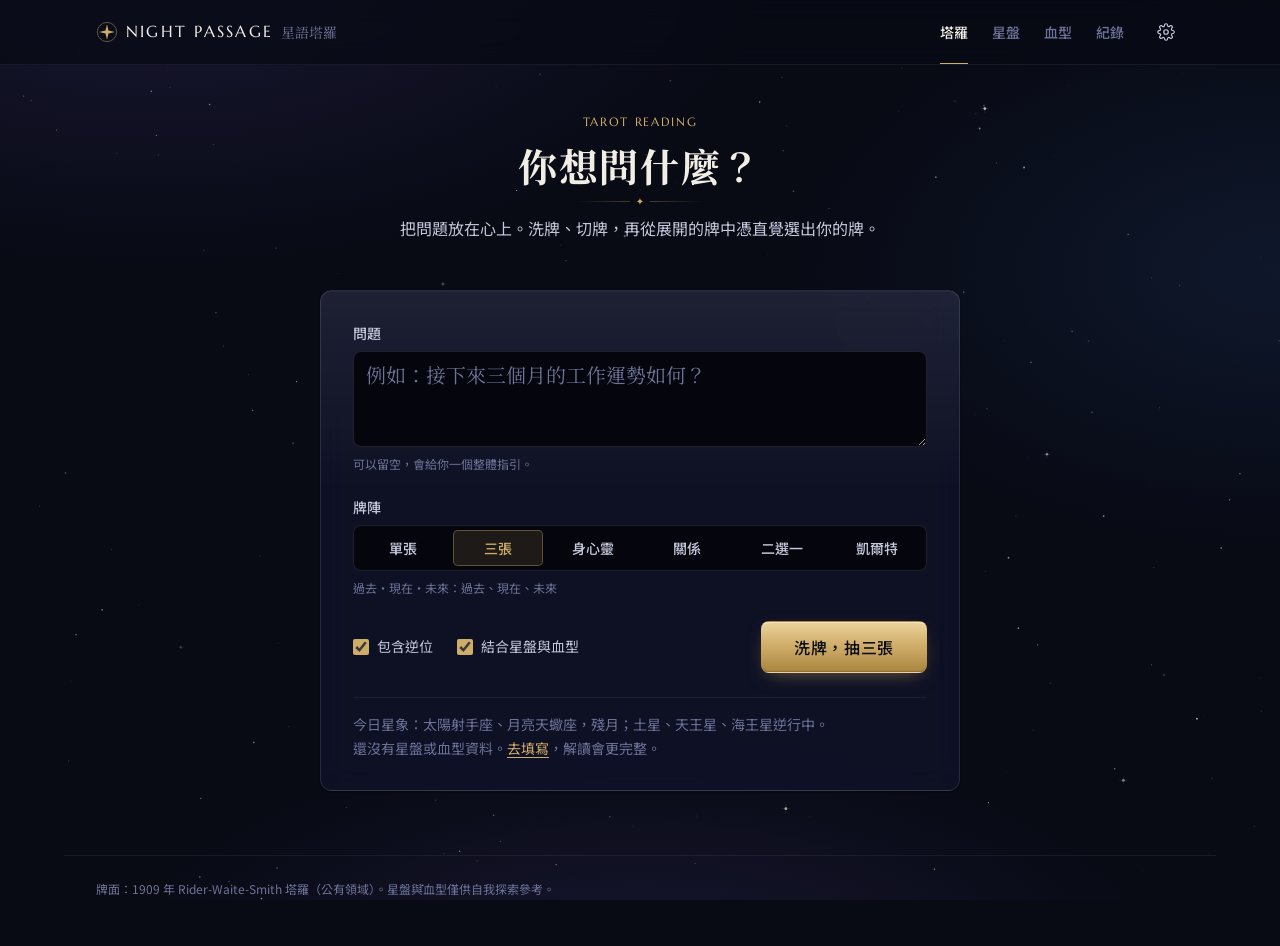
==== commit 95fe1dbd: "Visual overhaul v2: night-sky atmosphere and full draw ritual Adds starfield background, glass panel" ====
--- a/index.html
+++ b/index.html
@@ -1,8 +1,9 @@
 <!doctype html>
-<html lang="zh-Hant">
+<html lang="zh-Hant" data-theme="dark">
 <head>
   <meta charset="utf-8">
-  <meta name="viewport" content="width=device-width, initial-scale=1">
+  <meta name="viewport" content="width=device-width, initial-scale=1, viewport-fit=cover">
+  <meta name="theme-color" content="#080a14">
   <title>星語塔羅</title>
   <link rel="preconnect" href="https://fonts.googleapis.com">
   <link rel="preconnect" href="https://fonts.gstatic.com" crossorigin>
@@ -14,7 +15,7 @@
 <body>
   <header class="topbar">
     <div class="container topbar__inner">
-      <div class="brand"><b>NIGHT PASSAGE</b><span>星語塔羅</span></div>
+      <div class="brand"><svg class="brand__mark" viewBox="0 0 24 24" aria-hidden="true"><circle cx="12" cy="12" r="10.5" fill="none" stroke="currentColor" stroke-width=".8" opacity=".6"/><path d="M12 3.5l1.6 6.9 6.9 1.6-6.9 1.6L12 20.5l-1.6-6.9L3.5 12l6.9-1.6z" fill="currentColor"/></svg><b>NIGHT PASSAGE</b><span>星語塔羅</span></div>
       <nav class="tabs topbar__tabs" role="tablist" aria-label="主功能">
         <button class="tabs__tab" role="tab" data-tab="tarot" aria-selected="true">塔羅</button>
         <button class="tabs__tab" role="tab" data-tab="chart" aria-selected="false">星盤</button>
@@ -30,9 +31,11 @@
   <main class="container page">
     <!-- 塔羅 -->
     <section id="view-tarot" class="view is-active" role="tabpanel">
-      <div class="page-head">
+      <div class="title-block tarot-hero">
         <div class="eyebrow">Tarot Reading</div>
         <h1>你想問什麼？</h1>
+        <div class="title-block__rule"></div>
+        <p>把問題放在心上。洗牌、切牌，再從展開的牌中憑直覺選出你的牌。</p>
       </div>
 
       <div class="panel stack setup">
@@ -50,7 +53,7 @@
           <label class="toggle"><input type="checkbox" id="allowReversed" checked><span>包含逆位</span></label>
           <label class="toggle"><input type="checkbox" id="useProfile" checked><span>結合星盤與血型</span></label>
           <span class="setup__spacer"></span>
-          <button class="btn btn--primary" id="shuffleBtn">洗牌</button>
+          <button class="btn btn--primary btn--lg" id="shuffleBtn">洗牌</button>
         </div>
         <div class="setup__meta">
           <p id="todayHint" class="text-muted setup__hint"></p>
@@ -59,9 +62,11 @@
       </div>
 
       <section id="drawArea" class="draw" hidden>
-        <div class="section-head">
-          <div><div class="eyebrow" id="spreadEyebrow">Spread</div><h2 id="spreadTitle"></h2></div>
-          <p class="text-secondary" id="drawInstruction"></p>
+        <div class="title-block draw__head">
+          <div class="eyebrow" id="spreadEyebrow">Spread</div>
+          <h2 id="spreadTitle"></h2>
+          <div class="title-block__rule"></div>
+          <p id="drawInstruction"></p>
         </div>
         <div class="spread" id="slots"></div>
         <div class="cluster draw__actions">
@@ -272,6 +277,8 @@
   <script>window.TAROT_CONFIG = window.TAROT_CONFIG || {};</script>
   <script src="config.local.js" onerror="void 0"></script>
   <script src="js/gemini.js"></script>
+  <script src="js/sky.js"></script>
+  <script src="js/ritual.js"></script>
   <script src="js/app.js"></script>
 </body>
 </html>
--- a/design/tokens.css
+++ b/design/tokens.css
@@ -1,8 +1,9 @@
 /* ==========================================================================
-   塔羅網站設計系統 · Design Tokens  v1.1
+   塔羅網站設計系統 · Design Tokens  v2.0
    名稱：「夜航 Night Passage」
    理念：深靛夜空為底，黃銅金為唯一強調色，月石白為文字。
-         層次靠「表面明度 + 細邊框 + 陰影」三者一起遞進，不靠花俏裝飾。
+         層次靠「表面明度 + 細邊框 + 陰影」三者一起遞進。
+   v2.0：加入夜空氛圍（星雲光暈、星點）、玻璃面板、金屬光澤與完整抽牌儀式動態。
    預設深色；淺色主題用 [data-theme="light"] 或系統偏好切換。
    所有元件只能引用這裡的變數，不得寫死色碼。
    ========================================================================== */
@@ -248,6 +249,40 @@
   --card-face-line: rgb(26 30 56 / 0.35);
 }
 
+/* ---------- v2.0 氛圍與質感 ---------- */
+:root {
+  /* 夜空背景：底色上疊兩團星雲光，只用在 body 背景 */
+  --sky-nebula-1: rgb(88 72 160 / 0.22);   /* 紫，左上 */
+  --sky-nebula-2: rgb(44 86 150 / 0.18);   /* 藍，右側 */
+  --sky-nebula-3: rgb(207 172 104 / 0.06); /* 金，桌面中央 */
+  --sky-star: 236 230 214;                  /* 星點 rgb，給 canvas 用 */
+
+  /* 玻璃面板：半透明 + 模糊，讓星空透出來 */
+  --glass-bg: rgb(18 22 48 / 0.62);
+  --glass-bg-strong: rgb(22 27 58 / 0.82);
+  --glass-blur: 14px;
+  --glass-highlight: linear-gradient(180deg, rgb(255 255 255 / 0.07), rgb(255 255 255 / 0) 40%);
+
+  /* 金屬金：主按鈕、標題裝飾線 */
+  --gradient-brass: linear-gradient(180deg, #ecd39c 0%, #cfac68 48%, #a9853f 100%);
+  --gradient-brass-hover: linear-gradient(180deg, #f4e0b2 0%, #dcbb78 48%, #b8934a 100%);
+  --gradient-rule: linear-gradient(90deg, transparent, var(--color-accent-line), transparent);
+  --glow-soft: 0 0 40px -8px rgb(207 172 104 / 0.35);
+  --glow-burst: rgb(236 211 156 / 0.55);
+
+  /* 抽牌桌面 */
+  --table-bg: radial-gradient(ellipse 60% 70% at 50% 45%, rgb(207 172 104 / 0.07), transparent 70%),
+              radial-gradient(ellipse 80% 90% at 50% 50%, rgb(34 40 72 / 0.55), rgb(13 16 32 / 0) 75%);
+  --table-line: rgb(207 172 104 / 0.18);
+
+  /* 儀式動態 */
+  --dur-riffle: 900ms;   /* 一次鴿尾洗牌 */
+  --dur-cut: 650ms;      /* 切牌分疊、合疊 */
+  --dur-fan: 1100ms;     /* 展開扇形 */
+  --dur-fly: 760ms;      /* 抽出的牌飛到牌位 */
+  --ease-spring: cubic-bezier(0.34, 1.4, 0.64, 1); /* 輕微回彈：牌落位 */
+}
+
 /* 手機牌尺寸（v1.1 收錄自建置端） */
 @media (max-width: 48rem) {
   :root { --card-w-sm: 3.25rem; --card-w-md: 6.25rem; --card-w-lg: 10rem; }
@@ -257,5 +292,24 @@
   :root {
     --dur-fast: 0ms; --dur-base: 0ms; --dur-slow: 0ms;
     --dur-flip: 0ms; --dur-shuffle: 0ms; --stagger: 0ms;
+    --dur-riffle: 0ms; --dur-cut: 0ms; --dur-fan: 0ms; --dur-fly: 0ms;
   }
 }
+
+/* v2.0 淺色主題的氛圍 token（網站目前固定深色，保留給日後切換） */
+@media (prefers-color-scheme: light) {
+  :root:not([data-theme="dark"]) {
+    --sky-nebula-1: rgb(138 120 210 / 0.14); --sky-nebula-2: rgb(110 150 210 / 0.12); --sky-nebula-3: rgb(138 108 52 / 0.06);
+    --sky-star: 120 110 160;
+    --glass-bg: rgb(255 255 255 / 0.7); --glass-bg-strong: rgb(255 255 255 / 0.86);
+    --glass-highlight: linear-gradient(180deg, rgb(255 255 255 / 0.6), rgb(255 255 255 / 0) 40%);
+    --table-line: rgb(138 108 52 / 0.22);
+  }
+}
+:root[data-theme="light"] {
+  --sky-nebula-1: rgb(138 120 210 / 0.14); --sky-nebula-2: rgb(110 150 210 / 0.12); --sky-nebula-3: rgb(138 108 52 / 0.06);
+  --sky-star: 120 110 160;
+  --glass-bg: rgb(255 255 255 / 0.7); --glass-bg-strong: rgb(255 255 255 / 0.86);
+  --glass-highlight: linear-gradient(180deg, rgb(255 255 255 / 0.6), rgb(255 255 255 / 0) 40%);
+  --table-line: rgb(138 108 52 / 0.22);
+}
--- a/design/components.css
+++ b/design/components.css
@@ -1,5 +1,5 @@
 /* ==========================================================================
-   塔羅網站設計系統 · Components  v1.1
+   塔羅網站設計系統 · Components  v2.0
    依賴 tokens.css。只引用 token，不寫死色碼。
    命名：元件 .name、子元素 .name__part、變體 .name--variant、狀態 .is-state
    ========================================================================== */
@@ -9,7 +9,14 @@
 
 body {
   margin: 0;
-  background: var(--color-bg);
+  min-height: 100vh;
+  /* v2：底色上疊星雲光暈，固定不隨捲動 */
+  background:
+    radial-gradient(ellipse 70% 50% at 12% -5%, var(--sky-nebula-1), transparent 70%),
+    radial-gradient(ellipse 55% 45% at 100% 30%, var(--sky-nebula-2), transparent 70%),
+    radial-gradient(ellipse 60% 40% at 50% 110%, var(--sky-nebula-1), transparent 70%),
+    var(--color-bg);
+  background-attachment: fixed;
   color: var(--color-text);
   font-family: var(--font-sans);
   font-size: var(--text-md);
@@ -85,8 +92,18 @@
 .btn:disabled, .btn[aria-disabled="true"] { opacity: 0.4; cursor: not-allowed; transform: none; }
 
 /* 主要：金底。一個畫面只放一顆（例：「抽牌」「開始解讀」） */
-.btn--primary { background: var(--color-accent); color: var(--color-text-on-accent); }
-.btn--primary:hover { background: var(--color-accent-hover); color: var(--color-text-on-accent); }
+.btn--primary {
+  position: relative; overflow: hidden;
+  background: var(--gradient-brass); color: var(--color-text-on-accent);
+  box-shadow: 0 1px 0 rgb(255 255 255 / 0.35) inset, 0 -1px 0 rgb(0 0 0 / 0.15) inset, 0 6px 20px -8px rgb(207 172 104 / 0.6);
+}
+.btn--primary::before { /* 金屬光澤滑過 */
+  content: ""; position: absolute; inset: 0; pointer-events: none;
+  background: linear-gradient(110deg, transparent 30%, rgb(255 255 255 / 0.45) 50%, transparent 70%);
+  translate: -120% 0; transition: translate var(--dur-slow) var(--ease-out);
+}
+.btn--primary:hover { background: var(--gradient-brass-hover); color: var(--color-text-on-accent); box-shadow: 0 1px 0 rgb(255 255 255 / 0.4) inset, 0 8px 28px -8px rgb(207 172 104 / 0.75); }
+.btn--primary:hover::before { translate: 120% 0; }
 .btn--primary:active { background: var(--color-accent-press); }
 
 /* 次要：金框 */
@@ -178,13 +195,16 @@
 
 /* ---------- 面板（層次 L1 / L2 / L3） ---------- */
 .panel {
-  background: var(--color-surface);
-  border: 1px solid var(--color-border-subtle);
+  position: relative;
+  /* v2：玻璃面板，讓星空透出；上緣一道細光 */
+  background: var(--glass-highlight), var(--glass-bg);
+  -webkit-backdrop-filter: blur(var(--glass-blur)); backdrop-filter: blur(var(--glass-blur));
+  border: 1px solid var(--color-border);
   border-radius: var(--radius-md);
   box-shadow: var(--shadow-1);
   padding: var(--space-5);
 }
-.panel--raised  { background: var(--color-surface-raised); border-color: var(--color-border); box-shadow: var(--shadow-2); }
+.panel--raised  { background: var(--glass-highlight), var(--glass-bg-strong); border-color: var(--color-border); box-shadow: var(--shadow-2); }
 .panel--overlay { background: var(--color-surface-overlay); border-color: var(--color-border); box-shadow: var(--shadow-3); border-radius: var(--radius-lg); }
 .panel__header { display: flex; align-items: baseline; justify-content: space-between; gap: var(--space-3); margin-bottom: var(--space-4); flex-wrap: wrap; }
 
@@ -240,27 +260,24 @@
   overflow: hidden;
 }
 
-/* 牌背：深靛底 + 雙線金框 + 中央八芒星。兩種主題都不變。 */
+/* 牌背 v2：深靛底 + 金線紋章（雙框、角飾、日輪八芒星、上下新月、星點）。兩種主題都不變。
+   紋章是內嵌 SVG，底下再疊一層極淡的斜格紋與中央光暈，靠近看有細節、遠看是一個乾淨的徽記。 */
 .tarot__back {
   background:
-    radial-gradient(circle at 50% 50%, rgb(207 172 104 / 0.18) 0 14%, transparent 15%),
-    repeating-linear-gradient(45deg, transparent 0 9px, rgb(207 172 104 / 0.06) 9px 10px),
-    repeating-linear-gradient(-45deg, transparent 0 9px, rgb(207 172 104 / 0.06) 9px 10px),
-    var(--card-back-bg);
+    url("data:image/svg+xml,%3Csvg xmlns='http://www.w3.org/2000/svg' viewBox='0 0 70 120'%3E%3Crect x='3.5' y='3.5' width='63' height='113' rx='4' fill='none' stroke='%23cfac68' stroke-opacity='.7' stroke-width='.6'/%3E%3Crect x='6.5' y='6.5' width='57' height='107' rx='2.5' fill='none' stroke='%23cfac68' stroke-opacity='.35' stroke-width='.4'/%3E%3Cpath d='M6.5 4.5L8.5 6.5L6.5 8.5L4.5 6.5Z' fill='%23cfac68' fill-opacity='.8'/%3E%3Cpath d='M63.5 4.5L65.5 6.5L63.5 8.5L61.5 6.5Z' fill='%23cfac68' fill-opacity='.8'/%3E%3Cpath d='M6.5 111.5L8.5 113.5L6.5 115.5L4.5 113.5Z' fill='%23cfac68' fill-opacity='.8'/%3E%3Cpath d='M63.5 111.5L65.5 113.5L63.5 115.5L61.5 113.5Z' fill='%23cfac68' fill-opacity='.8'/%3E%3Ccircle cx='35' cy='60' r='21' fill='none' stroke='%23cfac68' stroke-opacity='.45' stroke-width='.4'/%3E%3Ccircle cx='35' cy='60' r='17' fill='none' stroke='%23cfac68' stroke-opacity='.6' stroke-width='.5'/%3E%3Ccircle cx='54.00' cy='60.00' r='.7' fill='%23cfac68' fill-opacity='.8'/%3E%3Ccircle cx='51.45' cy='69.50' r='.7' fill='%23cfac68' fill-opacity='.8'/%3E%3Ccircle cx='44.50' cy='76.45' r='.7' fill='%23cfac68' fill-opacity='.8'/%3E%3Ccircle cx='35.00' cy='79.00' r='.7' fill='%23cfac68' fill-opacity='.8'/%3E%3Ccircle cx='25.50' cy='76.45' r='.7' fill='%23cfac68' fill-opacity='.8'/%3E%3Ccircle cx='18.55' cy='69.50' r='.7' fill='%23cfac68' fill-opacity='.8'/%3E%3Ccircle cx='16.00' cy='60.00' r='.7' fill='%23cfac68' fill-opacity='.8'/%3E%3Ccircle cx='18.55' cy='50.50' r='.7' fill='%23cfac68' fill-opacity='.8'/%3E%3Ccircle cx='25.50' cy='43.55' r='.7' fill='%23cfac68' fill-opacity='.8'/%3E%3Ccircle cx='35.00' cy='41.00' r='.7' fill='%23cfac68' fill-opacity='.8'/%3E%3Ccircle cx='44.50' cy='43.55' r='.7' fill='%23cfac68' fill-opacity='.8'/%3E%3Ccircle cx='51.45' cy='50.50' r='.7' fill='%23cfac68' fill-opacity='.8'/%3E%3Cline x1='56.32' y1='62.81' x2='59.79' y2='63.26' stroke='%23cfac68' stroke-opacity='.5' stroke-width='.4'/%3E%3Cline x1='54.86' y1='68.23' x2='56.25' y2='68.80' stroke='%23cfac68' stroke-opacity='.5' stroke-width='.4'/%3E%3Cline x1='52.06' y1='73.09' x2='54.83' y2='75.22' stroke='%23cfac68' stroke-opacity='.5' stroke-width='.4'/%3E%3Cline x1='48.09' y1='77.06' x2='49.00' y2='78.25' stroke='%23cfac68' stroke-opacity='.5' stroke-width='.4'/%3E%3Cline x1='43.23' y1='79.86' x2='44.57' y2='83.10' stroke='%23cfac68' stroke-opacity='.5' stroke-width='.4'/%3E%3Cline x1='37.81' y1='81.32' x2='38.00' y2='82.80' stroke='%23cfac68' stroke-opacity='.5' stroke-width='.4'/%3E%3Cline x1='32.19' y1='81.32' x2='31.74' y2='84.79' stroke='%23cfac68' stroke-opacity='.5' stroke-width='.4'/%3E%3Cline x1='26.77' y1='79.86' x2='26.20' y2='81.25' stroke='%23cfac68' stroke-opacity='.5' stroke-width='.4'/%3E%3Cline x1='21.91' y1='77.06' x2='19.78' y2='79.83' stroke='%23cfac68' stroke-opacity='.5' stroke-width='.4'/%3E%3Cline x1='17.94' y1='73.09' x2='16.75' y2='74.00' stroke='%23cfac68' stroke-opacity='.5' stroke-width='.4'/%3E%3Cline x1='15.14' y1='68.23' x2='11.90' y2='69.57' stroke='%23cfac68' stroke-opacity='.5' stroke-width='.4'/%3E%3Cline x1='13.68' y1='62.81' x2='12.20' y2='63.00' stroke='%23cfac68' stroke-opacity='.5' stroke-width='.4'/%3E%3Cline x1='13.68' y1='57.19' x2='10.21' y2='56.74' stroke='%23cfac68' stroke-opacity='.5' stroke-width='.4'/%3E%3Cline x1='15.14' y1='51.77' x2='13.75' y2='51.20' stroke='%23cfac68' stroke-opacity='.5' stroke-width='.4'/%3E%3Cline x1='17.94' y1='46.91' x2='15.17' y2='44.78' stroke='%23cfac68' stroke-opacity='.5' stroke-width='.4'/%3E%3Cline x1='21.91' y1='42.94' x2='21.00' y2='41.75' stroke='%23cfac68' stroke-opacity='.5' stroke-width='.4'/%3E%3Cline x1='26.77' y1='40.14' x2='25.43' y2='36.90' stroke='%23cfac68' stroke-opacity='.5' stroke-width='.4'/%3E%3Cline x1='32.19' y1='38.68' x2='32.00' y2='37.20' stroke='%23cfac68' stroke-opacity='.5' stroke-width='.4'/%3E%3Cline x1='37.81' y1='38.68' x2='38.26' y2='35.21' stroke='%23cfac68' stroke-opacity='.5' stroke-width='.4'/%3E%3Cline x1='43.23' y1='40.14' x2='43.80' y2='38.75' stroke='%23cfac68' stroke-opacity='.5' stroke-width='.4'/%3E%3Cline x1='48.09' y1='42.94' x2='50.22' y2='40.17' stroke='%23cfac68' stroke-opacity='.5' stroke-width='.4'/%3E%3Cline x1='52.06' y1='46.91' x2='53.25' y2='46.00' stroke='%23cfac68' stroke-opacity='.5' stroke-width='.4'/%3E%3Cline x1='54.86' y1='51.77' x2='58.10' y2='50.43' stroke='%23cfac68' stroke-opacity='.5' stroke-width='.4'/%3E%3Cline x1='56.32' y1='57.19' x2='57.80' y2='57.00' stroke='%23cfac68' stroke-opacity='.5' stroke-width='.4'/%3E%3Cpolygon points='35.00,47.00 36.61,56.12 40.66,54.34 38.88,58.39 48.00,60.00 38.88,61.61 40.66,65.66 36.61,63.88 35.00,73.00 33.39,63.88 29.34,65.66 31.12,61.61 22.00,60.00 31.12,58.39 29.34,54.34 33.39,56.12' fill='%23cfac68' fill-opacity='.9'/%3E%3Ccircle cx='35' cy='60' r='2' fill='%2310142b'/%3E%3Cpath d='M29 24 A6 6 0 0 0 41 24 A7.5 7.5 0 0 1 29 24Z' fill='%23cfac68' fill-opacity='.75' transform='rotate%28180 35 24%29'/%3E%3Cpath d='M29 96 A6 6 0 0 0 41 96 A7.5 7.5 0 0 1 29 96Z' fill='%23cfac68' fill-opacity='.75' transform='rotate%280 35 96%29'/%3E%3Ccircle cx='16' cy='20' r='0.6' fill='%23cfac68' fill-opacity='.7'/%3E%3Ccircle cx='54' cy='18' r='0.7' fill='%23cfac68' fill-opacity='.7'/%3E%3Ccircle cx='14' cy='44' r='0.5' fill='%23cfac68' fill-opacity='.7'/%3E%3Ccircle cx='57' cy='40' r='0.5' fill='%23cfac68' fill-opacity='.7'/%3E%3Ccircle cx='13' cy='78' r='0.5' fill='%23cfac68' fill-opacity='.7'/%3E%3Ccircle cx='56' cy='82' r='0.6' fill='%23cfac68' fill-opacity='.7'/%3E%3Ccircle cx='18' cy='100' r='0.7' fill='%23cfac68' fill-opacity='.7'/%3E%3Ccircle cx='52' cy='102' r='0.5' fill='%23cfac68' fill-opacity='.7'/%3E%3Ccircle cx='35' cy='14' r='0.5' fill='%23cfac68' fill-opacity='.7'/%3E%3Ccircle cx='35' cy='106' r='0.5' fill='%23cfac68' fill-opacity='.7'/%3E%3C/svg%3E") center / 100% 100% no-repeat,
+    radial-gradient(circle at 50% 50%, rgb(207 172 104 / 0.16), transparent 45%),
+    repeating-linear-gradient(45deg, transparent 0 7px, rgb(207 172 104 / 0.035) 7px 8px),
+    repeating-linear-gradient(-45deg, transparent 0 7px, rgb(207 172 104 / 0.035) 7px 8px),
+    linear-gradient(160deg, #161b3a, var(--card-back-bg) 55%, #0a0d1f);
   border: 1px solid var(--card-back-line);
 }
-.tarot__back::before { /* 內框 */
-  content: ""; position: absolute; inset: 6%;
-  border: 1px solid var(--card-back-line);
-  border-radius: calc(var(--radius-card) - 4px);
-  box-shadow: inset 0 0 0 3px var(--card-back-bg), inset 0 0 0 4px rgb(207 172 104 / 0.25);
-}
-.tarot__back::after { /* 八芒星 */
-  content: ""; position: absolute; left: 50%; top: 50%;
-  width: 26%; aspect-ratio: 1; transform: translate(-50%, -50%);
-  background: var(--card-back-ink);
-  clip-path: polygon(50% 0, 58% 34%, 85% 15%, 66% 42%, 100% 50%, 66% 58%, 85% 85%, 58% 66%, 50% 100%, 42% 66%, 15% 85%, 34% 58%, 0 50%, 34% 42%, 15% 15%, 42% 34%);
-}
+.tarot__back::after { /* 斜向金屬反光，hover 時滑過 */
+  content: ""; position: absolute; inset: 0; border-radius: inherit; pointer-events: none;
+  background: linear-gradient(115deg, transparent 35%, rgb(255 240 210 / 0.10) 48%, transparent 60%);
+  background-size: 250% 100%; background-position: 100% 0;
+  transition: background-position var(--dur-slow) var(--ease-out);
+}
+.tarot.is-interactive:hover .tarot__back::after { background-position: 0 0; }
 
 /* 牌面：紙色底 + 細內框，上方羅馬數字、中間圖、下方英文牌名 + 中文 */
 .tarot__face {
@@ -322,7 +339,8 @@
    </article>
    ========================================================================== */
 .reading {
-  background: var(--color-surface-raised);
+  background: var(--glass-highlight), var(--glass-bg-strong);
+  -webkit-backdrop-filter: blur(var(--glass-blur)); backdrop-filter: blur(var(--glass-blur));
   border: 1px solid var(--color-border);
   border-radius: var(--radius-md);
   box-shadow: var(--shadow-2);
@@ -514,6 +532,103 @@
 dialog.modal { color: var(--color-text); margin: auto; max-height: calc(100dvh - 2 * var(--gutter)); overflow: auto; }
 dialog.modal::backdrop { background: var(--color-scrim); }
 
+/* ==========================================================================
+   v2.0 抽牌儀式
+   ========================================================================== */
+.tarot { position: relative; }
+
+/* 牌位空格：細金虛線 + 置中羅馬數字 */
+.spread__empty {
+  position: relative; display: grid; place-items: center;
+  border: 1px dashed var(--table-line);
+  background: rgb(207 172 104 / 0.025);
+}
+.spread__empty::after {
+  content: attr(data-n);
+  font-family: var(--font-display); font-size: var(--text-lg); letter-spacing: 0.1em;
+  color: var(--color-accent-line);
+}
+
+/* 儀式桌面：洗牌、切牌、扇形都在這裡發生 */
+.ritual { display: grid; gap: var(--space-4); }
+.ritual__table {
+  --fan-card: clamp(3rem, 6.2vw, 5.25rem);
+  position: relative;
+  min-height: 14rem;
+  border-radius: var(--radius-lg);
+  background: var(--table-bg);
+  transition: height var(--dur-slow) var(--ease-out), opacity var(--dur-slow) var(--ease-out);
+}
+.ritual__table::before { /* 桌面上一圈極淡的星盤刻度，當作桌布紋路 */
+  content: ""; position: absolute; left: 50%; top: 50%;
+  width: min(36rem, 90%); aspect-ratio: 1; translate: -50% -50%;
+  border-radius: 50%;
+  border: 1px solid var(--table-line);
+  outline: 1px solid var(--table-line); outline-offset: -1.5rem;
+  mask: linear-gradient(180deg, transparent, #000 25%, #000 75%, transparent);
+  pointer-events: none; opacity: 0.6;
+}
+.ritual__card {
+  position: absolute; top: 28px; left: calc(50% - var(--fan-card) / 2);
+  width: var(--fan-card);
+  will-change: transform;
+}
+.ritual__card .tarot__inner { box-shadow: 0 1px 2px rgb(0 0 0 / 0.5), 0 8px 18px -10px rgb(0 0 0 / 0.8); }
+.ritual__card.is-pile { cursor: pointer; }
+.ritual__card.is-pile-hover .tarot__inner { box-shadow: 0 1px 2px rgb(0 0 0 / 0.5), var(--glow-accent); }
+.ritual__fan .tarot__inner { transition: translate var(--dur-base) var(--ease-out), box-shadow var(--dur-base) var(--ease-out); }
+.ritual__fan.is-interactive:hover .tarot__inner,
+.ritual__fan:focus-visible .tarot__inner { translate: 0 -22px; box-shadow: 0 1px 2px rgb(0 0 0 / 0.5), var(--glow-accent); }
+.ritual__fan:focus-visible { outline: none; }
+.ritual__fan.is-taken { opacity: 0; pointer-events: none; transition: opacity var(--dur-base) var(--ease-out); }
+.ritual.is-closed .ritual__table { opacity: 0; height: 0 !important; min-height: 0; overflow: hidden; }
+.ritual.is-closed .ritual__bar { display: none; }
+
+.ritual__bar { display: flex; justify-content: center; align-items: center; gap: var(--space-4); flex-wrap: wrap; min-height: 2.25rem; }
+.ritual__status {
+  font-family: var(--font-serif); font-size: var(--text-md); color: var(--color-text-secondary);
+  text-align: center; letter-spacing: var(--tracking-wide);
+}
+.ritual[data-stage="shuffle"] .ritual__status::before,
+.ritual[data-stage="cut"] .ritual__status::before { content: "✦ "; color: var(--color-accent); animation: pulse 1.6s ease-in-out infinite; }
+
+/* 飛行中的牌（從扇形飛到牌位） */
+.ritual__fly { position: fixed; z-index: var(--z-overlay); pointer-events: none; transform-origin: 50% 50%; }
+.ritual__fly .tarot__inner { box-shadow: var(--shadow-card), var(--glow-accent); }
+.tarot.is-arriving { visibility: hidden; }
+.tarot.is-landed { animation: land var(--dur-slow) var(--ease-spring); }
+
+/* 翻牌：抬起 → 翻面 → 金光一閃 → 一道光掃過牌面 */
+.tarot.is-revealing { animation: reveal-lift var(--dur-flip) var(--ease-in-out); z-index: 2; }
+.tarot.is-revealing::before {
+  content: ""; position: absolute; inset: -35%; z-index: -1; pointer-events: none;
+  background: radial-gradient(circle, var(--glow-burst), rgb(207 172 104 / 0.15) 35%, transparent 62%);
+  opacity: 0; animation: burst 1100ms var(--ease-out) calc(var(--dur-flip) * 0.45);
+}
+.tarot__face::after {
+  content: ""; position: absolute; inset: 0; pointer-events: none; border-radius: inherit;
+  background: linear-gradient(115deg, transparent 30%, rgb(255 248 230 / 0.55) 48%, transparent 62%);
+  background-size: 260% 100%; background-position: 120% 0; opacity: 0;
+}
+.tarot.is-revealing .tarot__face::after { animation: sheen 900ms var(--ease-out) calc(var(--dur-flip) * 0.55); }
+.spread .tarot.is-flipped .tarot__inner { box-shadow: var(--shadow-card), var(--glow-soft); }
+
+@keyframes reveal-lift { 0% { transform: none; } 45% { transform: translateY(-16px) scale(1.08); } 100% { transform: none; } }
+@keyframes burst  { 0% { opacity: 0; transform: scale(0.6); } 25% { opacity: 1; } 100% { opacity: 0; transform: scale(1.25); } }
+@keyframes sheen  { 0% { opacity: 1; background-position: 120% 0; } 100% { opacity: 1; background-position: -60% 0; } }
+@keyframes land   { 0% { transform: translateY(-6px) scale(1.04); } 100% { transform: none; } }
+@keyframes pulse  { 50% { opacity: 0.35; } }
+
+/* 夜空星點（canvas，由 js/sky.js 畫） */
+.sky { position: fixed; inset: 0; z-index: -1; pointer-events: none; width: 100%; height: 100%; }
+
+/* 頁首標題組：eyebrow + 大標 + 金色細線，置中 */
+.title-block { display: grid; justify-items: center; gap: var(--space-3); text-align: center; }
+.title-block h1 { font-size: clamp(var(--text-2xl), 5vw, var(--text-3xl)); letter-spacing: 0.04em; }
+.title-block__rule { width: 8rem; height: 1px; background: var(--gradient-rule); position: relative; }
+.title-block__rule::after { content: "✦"; position: absolute; left: 50%; top: 50%; translate: -50% -52%; font-size: 10px; color: var(--color-accent); background: var(--color-bg); padding-inline: 6px; }
+.title-block p { color: var(--color-text-secondary); max-width: 30em; line-height: var(--leading-body); }
+
 /* ---------- 動畫 ---------- */
 @keyframes spin    { to { transform: rotate(360deg); } }
 @keyframes blink   { 50% { opacity: 0; } }
--- a/css/app.css
+++ b/css/app.css
@@ -9,12 +9,14 @@
 /* ---------- 頂部導覽：64px、L0 底、sticky ---------- */
 .topbar {
   position: sticky; top: env(safe-area-inset-top, 0px); z-index: var(--z-sticky);
-  background: var(--color-bg);
+  background: rgb(8 10 20 / 0.72);
+  -webkit-backdrop-filter: blur(12px); backdrop-filter: blur(12px);
   border-bottom: 1px solid var(--color-border-subtle);
 }
 .topbar__inner { display: flex; align-items: center; gap: var(--space-5); min-height: 4rem; }
-.brand { display: flex; align-items: baseline; gap: var(--space-2); margin-right: auto; white-space: nowrap; }
+.brand { display: flex; align-items: center; gap: var(--space-2); margin-right: auto; white-space: nowrap; }
 .brand b { font-family: var(--font-display); font-weight: var(--weight-regular); letter-spacing: var(--tracking-caps); font-size: var(--text-md); }
+.brand__mark { width: 1.375rem; height: 1.375rem; color: var(--color-accent); flex: none; }
 .brand span { font-family: var(--font-serif); color: var(--color-text-muted); font-size: var(--text-sm); }
 .topbar__tabs { border-bottom: 0; align-self: stretch; align-items: stretch; }
 .topbar__tabs .tabs__tab { padding-block: 0; margin-bottom: -1px; }
@@ -32,7 +34,11 @@
 .site-foot { font-size: var(--text-xs); padding-block: var(--space-5) var(--space-7); border-top: 1px solid var(--color-border-subtle); }
 
 /* ---------- 抽牌設定 ---------- */
-.setup { max-width: var(--container-narrow); }
+.tarot-hero { margin-bottom: var(--space-7); }
+.setup { max-width: 40rem; margin-inline: auto; padding: var(--space-6); gap: var(--space-5); }
+.setup .segmented--wrap { width: 100%; grid-template-columns: repeat(6, 1fr); }
+.setup .textarea { font-family: var(--font-serif); font-size: var(--text-lg); line-height: var(--leading-snug); }
+.setup__meta { padding-top: var(--space-4); border-top: 1px solid var(--color-border-subtle); }
 .setup__foot { gap: var(--space-5); }
 .setup__spacer { flex: 1; }
 .setup__hint { font-size: var(--text-sm); }
@@ -40,9 +46,12 @@
 
 
 /* ---------- 牌陣與牌堆 ---------- */
-.draw { margin-top: var(--space-8); }
+.draw { margin-top: var(--space-8); scroll-margin-top: 5rem; }
+.draw__head { margin-bottom: var(--space-6); }
+.draw__head p { font-family: var(--font-serif); }
 .draw .spread { min-height: calc(var(--card-w-md) * 12 / 7 + 3rem); }
-.draw__actions { justify-content: center; margin-block: var(--space-6) var(--space-7); }
+.draw__actions { justify-content: center; margin-block: var(--space-5) var(--space-5); }
+.draw__actions:has(.btn[disabled]) { display: none; }
 .spread__slot .tarot { cursor: pointer; }
 .spread__label { text-align: center; }
 
@@ -119,6 +128,8 @@
   .form-row { grid-template-columns: 1fr; }
   .card-detail { grid-template-columns: 1fr; justify-items: center; }
   .spread { gap: var(--space-4) var(--space-3); }
+  .setup { padding: var(--space-5); }
+  .setup .segmented--wrap { grid-template-columns: repeat(3, 1fr); }
   .setup__foot .btn--primary { width: 100%; }
   .setup__spacer { display: none; }
 }
